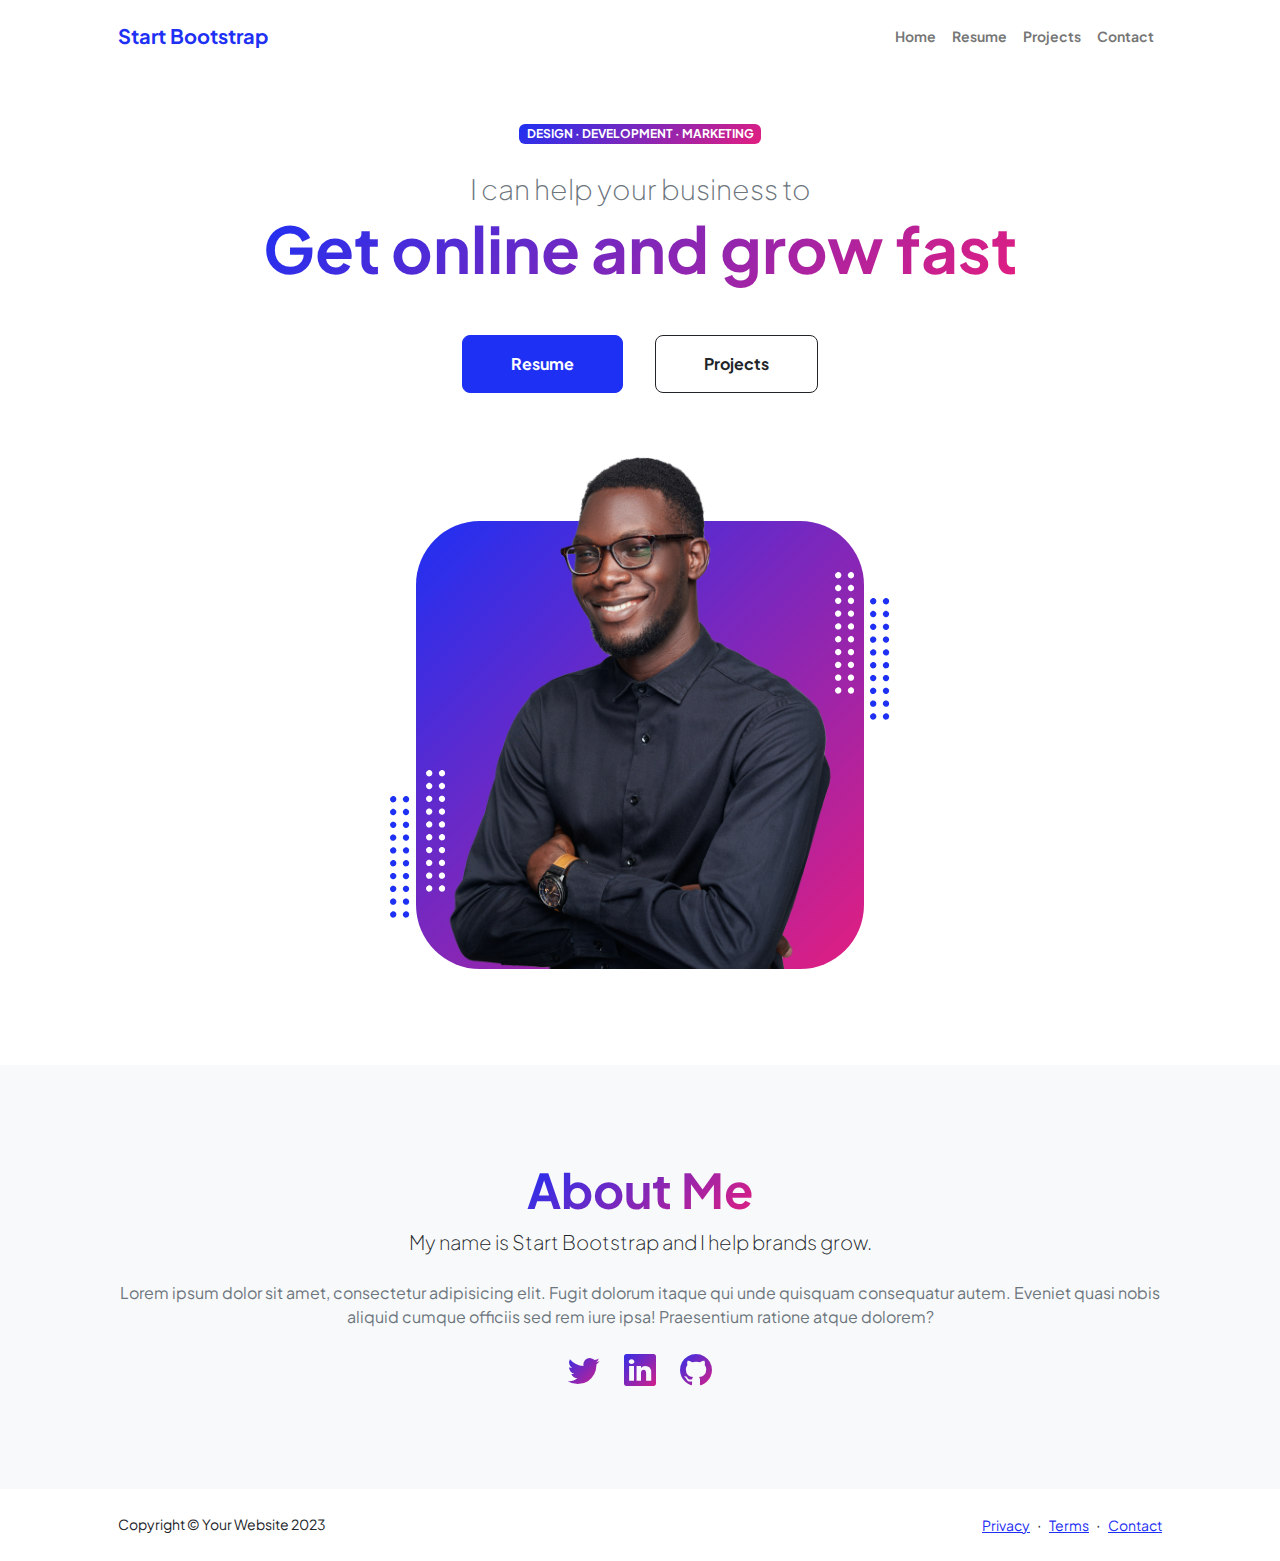
==== index.html @ 2b0c5d13 "added bootstrap" ====
<!DOCTYPE html>
<html lang="en">
    <head>
        <meta charset="utf-8" />
        <meta name="viewport" content="width=device-width, initial-scale=1, shrink-to-fit=no" />
        <meta name="description" content="" />
        <meta name="author" content="" />
        <title>Personal - Start Bootstrap Theme</title>
        <!-- Favicon-->
        <link rel="icon" type="image/x-icon" href="assets/favicon.ico" />
        <!-- Custom Google font-->
        <link rel="preconnect" href="https://fonts.googleapis.com" />
        <link rel="preconnect" href="https://fonts.gstatic.com" crossorigin />
        <link href="https://fonts.googleapis.com/css2?family=Plus+Jakarta+Sans:wght@100;200;300;400;500;600;700;800;900&amp;display=swap" rel="stylesheet" />
        <!-- Bootstrap icons-->
        <link href="https://cdn.jsdelivr.net/npm/bootstrap-icons@1.8.1/font/bootstrap-icons.css" rel="stylesheet" />
        <!-- Core theme CSS (includes Bootstrap)-->
        <link href="css/styles.css" rel="stylesheet" />
    </head>
    <body class="d-flex flex-column h-100">
        <main class="flex-shrink-0">
            <!-- Navigation-->
            <nav class="navbar navbar-expand-lg navbar-light bg-white py-3">
                <div class="container px-5">
                    <a class="navbar-brand" href="index.html"><span class="fw-bolder text-primary">Start Bootstrap</span></a>
                    <button class="navbar-toggler" type="button" data-bs-toggle="collapse" data-bs-target="#navbarSupportedContent" aria-controls="navbarSupportedContent" aria-expanded="false" aria-label="Toggle navigation"><span class="navbar-toggler-icon"></span></button>
                    <div class="collapse navbar-collapse" id="navbarSupportedContent">
                        <ul class="navbar-nav ms-auto mb-2 mb-lg-0 small fw-bolder">
                            <li class="nav-item"><a class="nav-link" href="index.html">Home</a></li>
                            <li class="nav-item"><a class="nav-link" href="resume.html">Resume</a></li>
                            <li class="nav-item"><a class="nav-link" href="projects.html">Projects</a></li>
                            <li class="nav-item"><a class="nav-link" href="contact.html">Contact</a></li>
                        </ul>
                    </div>
                </div>
            </nav>
            <!-- Header-->
            <header class="py-5">
                <div class="container px-5 pb-5">
                    <div class="row gx-5 align-items-center">
                        <div class="col-xxl-5">
                            <!-- Header text content-->
                            <div class="text-center text-xxl-start">
                                <div class="badge bg-gradient-primary-to-secondary text-white mb-4"><div class="text-uppercase">Design &middot; Development &middot; Marketing</div></div>
                                <div class="fs-3 fw-light text-muted">I can help your business to</div>
                                <h1 class="display-3 fw-bolder mb-5"><span class="text-gradient d-inline">Get online and grow fast</span></h1>
                                <div class="d-grid gap-3 d-sm-flex justify-content-sm-center justify-content-xxl-start mb-3">
                                    <a class="btn btn-primary btn-lg px-5 py-3 me-sm-3 fs-6 fw-bolder" href="resume.html">Resume</a>
                                    <a class="btn btn-outline-dark btn-lg px-5 py-3 fs-6 fw-bolder" href="projects.html">Projects</a>
                                </div>
                            </div>
                        </div>
                        <div class="col-xxl-7">
                            <!-- Header profile picture-->
                            <div class="d-flex justify-content-center mt-5 mt-xxl-0">
                                <div class="profile bg-gradient-primary-to-secondary">
                                    <!-- TIP: For best results, use a photo with a transparent background like the demo example below-->
                                    <!-- Watch a tutorial on how to do this on YouTube (link)-->
                                    <img class="profile-img" src="assets/profile.png" alt="..." />
                                    <div class="dots-1">
                                        <!-- SVG Dots-->
                                        <svg version="1.1" xmlns="http://www.w3.org/2000/svg" xmlns:xlink="http://www.w3.org/1999/xlink" x="0px" y="0px" viewBox="0 0 191.6 1215.4" style="enable-background: new 0 0 191.6 1215.4" xml:space="preserve">
                                            <g transform="translate(0.000000,1280.000000) scale(0.100000,-0.100000)">
                                                <path d="M227.7,12788.6c-105-35-200-141-222-248c-43-206,163-412,369-369c155,32,275,190,260,339c-11,105-90,213-190,262        C383.7,12801.6,289.7,12808.6,227.7,12788.6z"></path>
                                                <path d="M1507.7,12788.6c-151-50-253-216-222-362c25-119,136-230,254-255c194-41,395,142,375,339c-11,105-90,213-190,262        C1663.7,12801.6,1569.7,12808.6,1507.7,12788.6z"></path>
                                                <path d="M227.7,11508.6c-105-35-200-141-222-248c-43-206,163-412,369-369c155,32,275,190,260,339c-11,105-90,213-190,262        C383.7,11521.6,289.7,11528.6,227.7,11508.6z"></path>
                                                <path d="M1507.7,11508.6c-151-50-253-216-222-362c25-119,136-230,254-255c194-41,395,142,375,339c-11,105-90,213-190,262        C1663.7,11521.6,1569.7,11528.6,1507.7,11508.6z"></path>
                                                <path d="M227.7,10228.6c-105-35-200-141-222-248c-43-206,163-412,369-369c155,32,275,190,260,339c-11,105-90,213-190,262        C383.7,10241.6,289.7,10248.6,227.7,10228.6z"></path>
                                                <path d="M1507.7,10228.6c-105-35-200-141-222-248c-43-206,163-412,369-369c155,32,275,190,260,339c-11,105-90,213-190,262        C1663.7,10241.6,1569.7,10248.6,1507.7,10228.6z"></path>
                                                <path d="M227.7,8948.6c-105-35-200-141-222-248c-43-206,163-412,369-369c155,32,275,190,260,339c-11,105-90,213-190,262        C383.7,8961.6,289.7,8968.6,227.7,8948.6z"></path>
                                                <path d="M1507.7,8948.6c-105-35-200-141-222-248c-43-206,163-412,369-369c155,32,275,190,260,339c-11,105-90,213-190,262        C1663.7,8961.6,1569.7,8968.6,1507.7,8948.6z"></path>
                                                <path d="M227.7,7668.6c-105-35-200-141-222-248c-43-206,163-412,369-369c155,32,275,190,260,339c-11,105-90,213-190,262        C383.7,7681.6,289.7,7688.6,227.7,7668.6z"></path>
                                                <path d="M1507.7,7668.6c-105-35-200-141-222-248c-43-206,163-412,369-369c155,32,275,190,260,339c-11,105-90,213-190,262        C1663.7,7681.6,1569.7,7688.6,1507.7,7668.6z"></path>
                                                <path d="M227.7,6388.6c-105-35-200-141-222-248c-43-206,163-412,369-369c155,32,275,190,260,339c-11,105-90,213-190,262        C383.7,6401.6,289.7,6408.6,227.7,6388.6z"></path>
                                                <path d="M1507.7,6388.6c-105-35-200-141-222-248c-43-206,163-412,369-369c155,32,275,190,260,339c-11,105-90,213-190,262        C1663.7,6401.6,1569.7,6408.6,1507.7,6388.6z"></path>
                                                <path d="M227.7,5108.6c-105-35-200-141-222-248c-43-206,163-412,369-369c155,32,275,190,260,339c-11,105-90,213-190,262        C383.7,5121.6,289.7,5128.6,227.7,5108.6z"></path>
                                                <path d="M1507.7,5108.6c-105-35-200-141-222-248c-43-206,163-412,369-369c155,32,275,190,260,339c-11,105-90,213-190,262        C1663.7,5121.6,1569.7,5128.6,1507.7,5108.6z"></path>
                                                <path d="M227.7,3828.6c-105-35-200-141-222-248c-43-206,163-412,369-369c155,32,275,190,260,339c-11,105-90,213-190,262        C383.7,3841.6,289.7,3848.6,227.7,3828.6z"></path>
                                                <path d="M1507.7,3828.6c-105-35-200-141-222-248c-43-206,163-412,369-369c155,32,275,190,260,339c-11,105-90,213-190,262        C1663.7,3841.6,1569.7,3848.6,1507.7,3828.6z"></path>
                                                <path d="M227.7,2548.6c-105-35-200-141-222-248c-43-206,163-412,369-369c155,32,275,190,260,339c-11,105-90,213-190,262        C383.7,2561.6,289.7,2568.6,227.7,2548.6z"></path>
                                                <path d="M1507.7,2548.6c-105-35-200-141-222-248c-43-206,163-412,369-369c155,32,275,190,260,339c-11,105-90,213-190,262        C1663.7,2561.6,1569.7,2568.6,1507.7,2548.6z"></path>
                                                <path d="M227.7,1268.6c-105-35-200-141-222-248c-43-206,163-412,369-369c155,32,275,190,260,339c-11,105-90,213-190,262        C383.7,1281.6,289.7,1288.6,227.7,1268.6z"></path>
                                                <path d="M1507.7,1268.6c-105-35-200-141-222-248c-43-206,163-412,369-369c155,32,275,190,260,339c-11,105-90,213-190,262        C1663.7,1281.6,1569.7,1288.6,1507.7,1268.6z"></path>
                                            </g>
                                        </svg>
                                        <!-- END of SVG dots-->
                                    </div>
                                    <div class="dots-2">
                                        <!-- SVG Dots-->
                                        <svg version="1.1" xmlns="http://www.w3.org/2000/svg" xmlns:xlink="http://www.w3.org/1999/xlink" x="0px" y="0px" viewBox="0 0 191.6 1215.4" style="enable-background: new 0 0 191.6 1215.4" xml:space="preserve">
                                            <g transform="translate(0.000000,1280.000000) scale(0.100000,-0.100000)">
                                                <path d="M227.7,12788.6c-105-35-200-141-222-248c-43-206,163-412,369-369c155,32,275,190,260,339c-11,105-90,213-190,262        C383.7,12801.6,289.7,12808.6,227.7,12788.6z"></path>
                                                <path d="M1507.7,12788.6c-151-50-253-216-222-362c25-119,136-230,254-255c194-41,395,142,375,339c-11,105-90,213-190,262        C1663.7,12801.6,1569.7,12808.6,1507.7,12788.6z"></path>
                                                <path d="M227.7,11508.6c-105-35-200-141-222-248c-43-206,163-412,369-369c155,32,275,190,260,339c-11,105-90,213-190,262        C383.7,11521.6,289.7,11528.6,227.7,11508.6z"></path>
                                                <path d="M1507.7,11508.6c-151-50-253-216-222-362c25-119,136-230,254-255c194-41,395,142,375,339c-11,105-90,213-190,262        C1663.7,11521.6,1569.7,11528.6,1507.7,11508.6z"></path>
                                                <path d="M227.7,10228.6c-105-35-200-141-222-248c-43-206,163-412,369-369c155,32,275,190,260,339c-11,105-90,213-190,262        C383.7,10241.6,289.7,10248.6,227.7,10228.6z"></path>
                                                <path d="M1507.7,10228.6c-105-35-200-141-222-248c-43-206,163-412,369-369c155,32,275,190,260,339c-11,105-90,213-190,262        C1663.7,10241.6,1569.7,10248.6,1507.7,10228.6z"></path>
                                                <path d="M227.7,8948.6c-105-35-200-141-222-248c-43-206,163-412,369-369c155,32,275,190,260,339c-11,105-90,213-190,262        C383.7,8961.6,289.7,8968.6,227.7,8948.6z"></path>
                                                <path d="M1507.7,8948.6c-105-35-200-141-222-248c-43-206,163-412,369-369c155,32,275,190,260,339c-11,105-90,213-190,262        C1663.7,8961.6,1569.7,8968.6,1507.7,8948.6z"></path>
                                                <path d="M227.7,7668.6c-105-35-200-141-222-248c-43-206,163-412,369-369c155,32,275,190,260,339c-11,105-90,213-190,262        C383.7,7681.6,289.7,7688.6,227.7,7668.6z"></path>
                                                <path d="M1507.7,7668.6c-105-35-200-141-222-248c-43-206,163-412,369-369c155,32,275,190,260,339c-11,105-90,213-190,262        C1663.7,7681.6,1569.7,7688.6,1507.7,7668.6z"></path>
                                                <path d="M227.7,6388.6c-105-35-200-141-222-248c-43-206,163-412,369-369c155,32,275,190,260,339c-11,105-90,213-190,262        C383.7,6401.6,289.7,6408.6,227.7,6388.6z"></path>
                                                <path d="M1507.7,6388.6c-105-35-200-141-222-248c-43-206,163-412,369-369c155,32,275,190,260,339c-11,105-90,213-190,262        C1663.7,6401.6,1569.7,6408.6,1507.7,6388.6z"></path>
                                                <path d="M227.7,5108.6c-105-35-200-141-222-248c-43-206,163-412,369-369c155,32,275,190,260,339c-11,105-90,213-190,262        C383.7,5121.6,289.7,5128.6,227.7,5108.6z"></path>
                                                <path d="M1507.7,5108.6c-105-35-200-141-222-248c-43-206,163-412,369-369c155,32,275,190,260,339c-11,105-90,213-190,262        C1663.7,5121.6,1569.7,5128.6,1507.7,5108.6z"></path>
                                                <path d="M227.7,3828.6c-105-35-200-141-222-248c-43-206,163-412,369-369c155,32,275,190,260,339c-11,105-90,213-190,262        C383.7,3841.6,289.7,3848.6,227.7,3828.6z"></path>
                                                <path d="M1507.7,3828.6c-105-35-200-141-222-248c-43-206,163-412,369-369c155,32,275,190,260,339c-11,105-90,213-190,262        C1663.7,3841.6,1569.7,3848.6,1507.7,3828.6z"></path>
                                                <path d="M227.7,2548.6c-105-35-200-141-222-248c-43-206,163-412,369-369c155,32,275,190,260,339c-11,105-90,213-190,262        C383.7,2561.6,289.7,2568.6,227.7,2548.6z"></path>
                                                <path d="M1507.7,2548.6c-105-35-200-141-222-248c-43-206,163-412,369-369c155,32,275,190,260,339c-11,105-90,213-190,262        C1663.7,2561.6,1569.7,2568.6,1507.7,2548.6z"></path>
                                                <path d="M227.7,1268.6c-105-35-200-141-222-248c-43-206,163-412,369-369c155,32,275,190,260,339c-11,105-90,213-190,262        C383.7,1281.6,289.7,1288.6,227.7,1268.6z"></path>
                                                <path d="M1507.7,1268.6c-105-35-200-141-222-248c-43-206,163-412,369-369c155,32,275,190,260,339c-11,105-90,213-190,262        C1663.7,1281.6,1569.7,1288.6,1507.7,1268.6z"></path>
                                            </g>
                                        </svg>
                                        <!-- END of SVG dots-->
                                    </div>
                                    <div class="dots-3">
                                        <!-- SVG Dots-->
                                        <svg version="1.1" xmlns="http://www.w3.org/2000/svg" xmlns:xlink="http://www.w3.org/1999/xlink" x="0px" y="0px" viewBox="0 0 191.6 1215.4" style="enable-background: new 0 0 191.6 1215.4" xml:space="preserve">
                                            <g transform="translate(0.000000,1280.000000) scale(0.100000,-0.100000)">
                                                <path d="M227.7,12788.6c-105-35-200-141-222-248c-43-206,163-412,369-369c155,32,275,190,260,339c-11,105-90,213-190,262        C383.7,12801.6,289.7,12808.6,227.7,12788.6z"></path>
                                                <path d="M1507.7,12788.6c-151-50-253-216-222-362c25-119,136-230,254-255c194-41,395,142,375,339c-11,105-90,213-190,262        C1663.7,12801.6,1569.7,12808.6,1507.7,12788.6z"></path>
                                                <path d="M227.7,11508.6c-105-35-200-141-222-248c-43-206,163-412,369-369c155,32,275,190,260,339c-11,105-90,213-190,262        C383.7,11521.6,289.7,11528.6,227.7,11508.6z"></path>
                                                <path d="M1507.7,11508.6c-151-50-253-216-222-362c25-119,136-230,254-255c194-41,395,142,375,339c-11,105-90,213-190,262        C1663.7,11521.6,1569.7,11528.6,1507.7,11508.6z"></path>
                                                <path d="M227.7,10228.6c-105-35-200-141-222-248c-43-206,163-412,369-369c155,32,275,190,260,339c-11,105-90,213-190,262        C383.7,10241.6,289.7,10248.6,227.7,10228.6z"></path>
                                                <path d="M1507.7,10228.6c-105-35-200-141-222-248c-43-206,163-412,369-369c155,32,275,190,260,339c-11,105-90,213-190,262        C1663.7,10241.6,1569.7,10248.6,1507.7,10228.6z"></path>
                                                <path d="M227.7,8948.6c-105-35-200-141-222-248c-43-206,163-412,369-369c155,32,275,190,260,339c-11,105-90,213-190,262        C383.7,8961.6,289.7,8968.6,227.7,8948.6z"></path>
                                                <path d="M1507.7,8948.6c-105-35-200-141-222-248c-43-206,163-412,369-369c155,32,275,190,260,339c-11,105-90,213-190,262        C1663.7,8961.6,1569.7,8968.6,1507.7,8948.6z"></path>
                                                <path d="M227.7,7668.6c-105-35-200-141-222-248c-43-206,163-412,369-369c155,32,275,190,260,339c-11,105-90,213-190,262        C383.7,7681.6,289.7,7688.6,227.7,7668.6z"></path>
                                                <path d="M1507.7,7668.6c-105-35-200-141-222-248c-43-206,163-412,369-369c155,32,275,190,260,339c-11,105-90,213-190,262        C1663.7,7681.6,1569.7,7688.6,1507.7,7668.6z"></path>
                                                <path d="M227.7,6388.6c-105-35-200-141-222-248c-43-206,163-412,369-369c155,32,275,190,260,339c-11,105-90,213-190,262        C383.7,6401.6,289.7,6408.6,227.7,6388.6z"></path>
                                                <path d="M1507.7,6388.6c-105-35-200-141-222-248c-43-206,163-412,369-369c155,32,275,190,260,339c-11,105-90,213-190,262        C1663.7,6401.6,1569.7,6408.6,1507.7,6388.6z"></path>
                                                <path d="M227.7,5108.6c-105-35-200-141-222-248c-43-206,163-412,369-369c155,32,275,190,260,339c-11,105-90,213-190,262        C383.7,5121.6,289.7,5128.6,227.7,5108.6z"></path>
                                                <path d="M1507.7,5108.6c-105-35-200-141-222-248c-43-206,163-412,369-369c155,32,275,190,260,339c-11,105-90,213-190,262        C1663.7,5121.6,1569.7,5128.6,1507.7,5108.6z"></path>
                                                <path d="M227.7,3828.6c-105-35-200-141-222-248c-43-206,163-412,369-369c155,32,275,190,260,339c-11,105-90,213-190,262        C383.7,3841.6,289.7,3848.6,227.7,3828.6z"></path>
                                                <path d="M1507.7,3828.6c-105-35-200-141-222-248c-43-206,163-412,369-369c155,32,275,190,260,339c-11,105-90,213-190,262        C1663.7,3841.6,1569.7,3848.6,1507.7,3828.6z"></path>
                                                <path d="M227.7,2548.6c-105-35-200-141-222-248c-43-206,163-412,369-369c155,32,275,190,260,339c-11,105-90,213-190,262        C383.7,2561.6,289.7,2568.6,227.7,2548.6z"></path>
                                                <path d="M1507.7,2548.6c-105-35-200-141-222-248c-43-206,163-412,369-369c155,32,275,190,260,339c-11,105-90,213-190,262        C1663.7,2561.6,1569.7,2568.6,1507.7,2548.6z"></path>
                                                <path d="M227.7,1268.6c-105-35-200-141-222-248c-43-206,163-412,369-369c155,32,275,190,260,339c-11,105-90,213-190,262        C383.7,1281.6,289.7,1288.6,227.7,1268.6z"></path>
                                                <path d="M1507.7,1268.6c-105-35-200-141-222-248c-43-206,163-412,369-369c155,32,275,190,260,339c-11,105-90,213-190,262        C1663.7,1281.6,1569.7,1288.6,1507.7,1268.6z"></path>
                                            </g>
                                        </svg>
                                        <!-- END of SVG dots-->
                                    </div>
                                    <div class="dots-4">
                                        <!-- SVG Dots-->
                                        <svg version="1.1" xmlns="http://www.w3.org/2000/svg" xmlns:xlink="http://www.w3.org/1999/xlink" x="0px" y="0px" viewBox="0 0 191.6 1215.4" style="enable-background: new 0 0 191.6 1215.4" xml:space="preserve">
                                            <g transform="translate(0.000000,1280.000000) scale(0.100000,-0.100000)">
                                                <path d="M227.7,12788.6c-105-35-200-141-222-248c-43-206,163-412,369-369c155,32,275,190,260,339c-11,105-90,213-190,262        C383.7,12801.6,289.7,12808.6,227.7,12788.6z"></path>
                                                <path d="M1507.7,12788.6c-151-50-253-216-222-362c25-119,136-230,254-255c194-41,395,142,375,339c-11,105-90,213-190,262        C1663.7,12801.6,1569.7,12808.6,1507.7,12788.6z"></path>
                                                <path d="M227.7,11508.6c-105-35-200-141-222-248c-43-206,163-412,369-369c155,32,275,190,260,339c-11,105-90,213-190,262        C383.7,11521.6,289.7,11528.6,227.7,11508.6z"></path>
                                                <path d="M1507.7,11508.6c-151-50-253-216-222-362c25-119,136-230,254-255c194-41,395,142,375,339c-11,105-90,213-190,262        C1663.7,11521.6,1569.7,11528.6,1507.7,11508.6z"></path>
                                                <path d="M227.7,10228.6c-105-35-200-141-222-248c-43-206,163-412,369-369c155,32,275,190,260,339c-11,105-90,213-190,262        C383.7,10241.6,289.7,10248.6,227.7,10228.6z"></path>
                                                <path d="M1507.7,10228.6c-105-35-200-141-222-248c-43-206,163-412,369-369c155,32,275,190,260,339c-11,105-90,213-190,262        C1663.7,10241.6,1569.7,10248.6,1507.7,10228.6z"></path>
                                                <path d="M227.7,8948.6c-105-35-200-141-222-248c-43-206,163-412,369-369c155,32,275,190,260,339c-11,105-90,213-190,262        C383.7,8961.6,289.7,8968.6,227.7,8948.6z"></path>
                                                <path d="M1507.7,8948.6c-105-35-200-141-222-248c-43-206,163-412,369-369c155,32,275,190,260,339c-11,105-90,213-190,262        C1663.7,8961.6,1569.7,8968.6,1507.7,8948.6z"></path>
                                                <path d="M227.7,7668.6c-105-35-200-141-222-248c-43-206,163-412,369-369c155,32,275,190,260,339c-11,105-90,213-190,262        C383.7,7681.6,289.7,7688.6,227.7,7668.6z"></path>
                                                <path d="M1507.7,7668.6c-105-35-200-141-222-248c-43-206,163-412,369-369c155,32,275,190,260,339c-11,105-90,213-190,262        C1663.7,7681.6,1569.7,7688.6,1507.7,7668.6z"></path>
                                                <path d="M227.7,6388.6c-105-35-200-141-222-248c-43-206,163-412,369-369c155,32,275,190,260,339c-11,105-90,213-190,262        C383.7,6401.6,289.7,6408.6,227.7,6388.6z"></path>
                                                <path d="M1507.7,6388.6c-105-35-200-141-222-248c-43-206,163-412,369-369c155,32,275,190,260,339c-11,105-90,213-190,262        C1663.7,6401.6,1569.7,6408.6,1507.7,6388.6z"></path>
                                                <path d="M227.7,5108.6c-105-35-200-141-222-248c-43-206,163-412,369-369c155,32,275,190,260,339c-11,105-90,213-190,262        C383.7,5121.6,289.7,5128.6,227.7,5108.6z"></path>
                                                <path d="M1507.7,5108.6c-105-35-200-141-222-248c-43-206,163-412,369-369c155,32,275,190,260,339c-11,105-90,213-190,262        C1663.7,5121.6,1569.7,5128.6,1507.7,5108.6z"></path>
                                                <path d="M227.7,3828.6c-105-35-200-141-222-248c-43-206,163-412,369-369c155,32,275,190,260,339c-11,105-90,213-190,262        C383.7,3841.6,289.7,3848.6,227.7,3828.6z"></path>
                                                <path d="M1507.7,3828.6c-105-35-200-141-222-248c-43-206,163-412,369-369c155,32,275,190,260,339c-11,105-90,213-190,262        C1663.7,3841.6,1569.7,3848.6,1507.7,3828.6z"></path>
                                                <path d="M227.7,2548.6c-105-35-200-141-222-248c-43-206,163-412,369-369c155,32,275,190,260,339c-11,105-90,213-190,262        C383.7,2561.6,289.7,2568.6,227.7,2548.6z"></path>
                                                <path d="M1507.7,2548.6c-105-35-200-141-222-248c-43-206,163-412,369-369c155,32,275,190,260,339c-11,105-90,213-190,262        C1663.7,2561.6,1569.7,2568.6,1507.7,2548.6z"></path>
                                                <path d="M227.7,1268.6c-105-35-200-141-222-248c-43-206,163-412,369-369c155,32,275,190,260,339c-11,105-90,213-190,262        C383.7,1281.6,289.7,1288.6,227.7,1268.6z"></path>
                                                <path d="M1507.7,1268.6c-105-35-200-141-222-248c-43-206,163-412,369-369c155,32,275,190,260,339c-11,105-90,213-190,262        C1663.7,1281.6,1569.7,1288.6,1507.7,1268.6z"></path>
                                            </g>
                                        </svg>
                                        <!-- END of SVG dots-->
                                    </div>
                                </div>
                            </div>
                        </div>
                    </div>
                </div>
            </header>
            <!-- About Section-->
            <section class="bg-light py-5">
                <div class="container px-5">
                    <div class="row gx-5 justify-content-center">
                        <div class="col-xxl-8">
                            <div class="text-center my-5">
                                <h2 class="display-5 fw-bolder"><span class="text-gradient d-inline">About Me</span></h2>
                                <p class="lead fw-light mb-4">My name is Start Bootstrap and I help brands grow.</p>
                                <p class="text-muted">Lorem ipsum dolor sit amet, consectetur adipisicing elit. Fugit dolorum itaque qui unde quisquam consequatur autem. Eveniet quasi nobis aliquid cumque officiis sed rem iure ipsa! Praesentium ratione atque dolorem?</p>
                                <div class="d-flex justify-content-center fs-2 gap-4">
                                    <a class="text-gradient" href="#!"><i class="bi bi-twitter"></i></a>
                                    <a class="text-gradient" href="#!"><i class="bi bi-linkedin"></i></a>
                                    <a class="text-gradient" href="#!"><i class="bi bi-github"></i></a>
                                </div>
                            </div>
                        </div>
                    </div>
                </div>
            </section>
        </main>
        <!-- Footer-->
        <footer class="bg-white py-4 mt-auto">
            <div class="container px-5">
                <div class="row align-items-center justify-content-between flex-column flex-sm-row">
                    <div class="col-auto"><div class="small m-0">Copyright &copy; Your Website 2023</div></div>
                    <div class="col-auto">
                        <a class="small" href="#!">Privacy</a>
                        <span class="mx-1">&middot;</span>
                        <a class="small" href="#!">Terms</a>
                        <span class="mx-1">&middot;</span>
                        <a class="small" href="#!">Contact</a>
                    </div>
                </div>
            </div>
        </footer>
        <!-- Bootstrap core JS-->
        <script src="https://cdn.jsdelivr.net/npm/bootstrap@5.2.3/dist/js/bootstrap.bundle.min.js"></script>
        <!-- Core theme JS-->
        <script src="js/scripts.js"></script>
    </body>
</html>
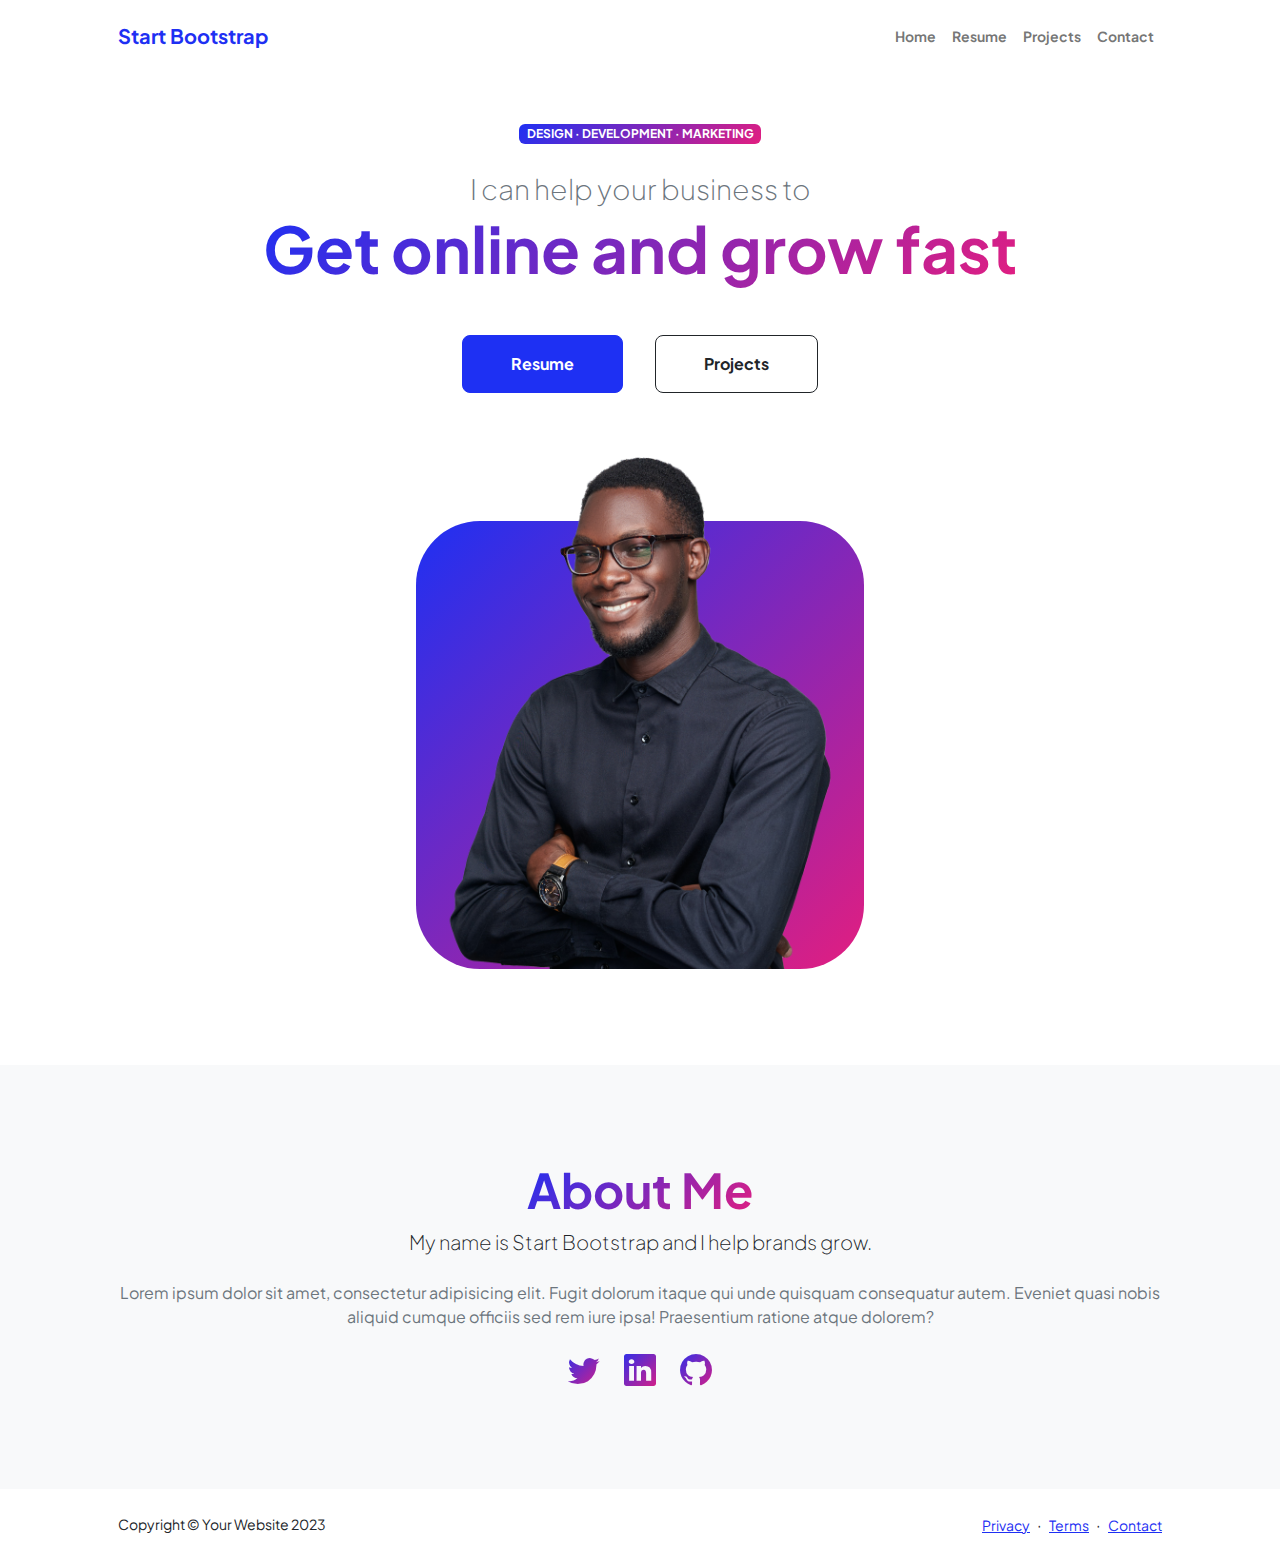
==== commit 22b1185a: "fixing template" ====
--- a/index.html
+++ b/index.html
@@ -57,118 +57,6 @@
                                     <!-- TIP: For best results, use a photo with a transparent background like the demo example below-->
                                     <!-- Watch a tutorial on how to do this on YouTube (link)-->
                                     <img class="profile-img" src="assets/profile.png" alt="..." />
-                                    <div class="dots-1">
-                                        <!-- SVG Dots-->
-                                        <svg version="1.1" xmlns="http://www.w3.org/2000/svg" xmlns:xlink="http://www.w3.org/1999/xlink" x="0px" y="0px" viewBox="0 0 191.6 1215.4" style="enable-background: new 0 0 191.6 1215.4" xml:space="preserve">
-                                            <g transform="translate(0.000000,1280.000000) scale(0.100000,-0.100000)">
-                                                <path d="M227.7,12788.6c-105-35-200-141-222-248c-43-206,163-412,369-369c155,32,275,190,260,339c-11,105-90,213-190,262        C383.7,12801.6,289.7,12808.6,227.7,12788.6z"></path>
-                                                <path d="M1507.7,12788.6c-151-50-253-216-222-362c25-119,136-230,254-255c194-41,395,142,375,339c-11,105-90,213-190,262        C1663.7,12801.6,1569.7,12808.6,1507.7,12788.6z"></path>
-                                                <path d="M227.7,11508.6c-105-35-200-141-222-248c-43-206,163-412,369-369c155,32,275,190,260,339c-11,105-90,213-190,262        C383.7,11521.6,289.7,11528.6,227.7,11508.6z"></path>
-                                                <path d="M1507.7,11508.6c-151-50-253-216-222-362c25-119,136-230,254-255c194-41,395,142,375,339c-11,105-90,213-190,262        C1663.7,11521.6,1569.7,11528.6,1507.7,11508.6z"></path>
-                                                <path d="M227.7,10228.6c-105-35-200-141-222-248c-43-206,163-412,369-369c155,32,275,190,260,339c-11,105-90,213-190,262        C383.7,10241.6,289.7,10248.6,227.7,10228.6z"></path>
-                                                <path d="M1507.7,10228.6c-105-35-200-141-222-248c-43-206,163-412,369-369c155,32,275,190,260,339c-11,105-90,213-190,262        C1663.7,10241.6,1569.7,10248.6,1507.7,10228.6z"></path>
-                                                <path d="M227.7,8948.6c-105-35-200-141-222-248c-43-206,163-412,369-369c155,32,275,190,260,339c-11,105-90,213-190,262        C383.7,8961.6,289.7,8968.6,227.7,8948.6z"></path>
-                                                <path d="M1507.7,8948.6c-105-35-200-141-222-248c-43-206,163-412,369-369c155,32,275,190,260,339c-11,105-90,213-190,262        C1663.7,8961.6,1569.7,8968.6,1507.7,8948.6z"></path>
-                                                <path d="M227.7,7668.6c-105-35-200-141-222-248c-43-206,163-412,369-369c155,32,275,190,260,339c-11,105-90,213-190,262        C383.7,7681.6,289.7,7688.6,227.7,7668.6z"></path>
-                                                <path d="M1507.7,7668.6c-105-35-200-141-222-248c-43-206,163-412,369-369c155,32,275,190,260,339c-11,105-90,213-190,262        C1663.7,7681.6,1569.7,7688.6,1507.7,7668.6z"></path>
-                                                <path d="M227.7,6388.6c-105-35-200-141-222-248c-43-206,163-412,369-369c155,32,275,190,260,339c-11,105-90,213-190,262        C383.7,6401.6,289.7,6408.6,227.7,6388.6z"></path>
-                                                <path d="M1507.7,6388.6c-105-35-200-141-222-248c-43-206,163-412,369-369c155,32,275,190,260,339c-11,105-90,213-190,262        C1663.7,6401.6,1569.7,6408.6,1507.7,6388.6z"></path>
-                                                <path d="M227.7,5108.6c-105-35-200-141-222-248c-43-206,163-412,369-369c155,32,275,190,260,339c-11,105-90,213-190,262        C383.7,5121.6,289.7,5128.6,227.7,5108.6z"></path>
-                                                <path d="M1507.7,5108.6c-105-35-200-141-222-248c-43-206,163-412,369-369c155,32,275,190,260,339c-11,105-90,213-190,262        C1663.7,5121.6,1569.7,5128.6,1507.7,5108.6z"></path>
-                                                <path d="M227.7,3828.6c-105-35-200-141-222-248c-43-206,163-412,369-369c155,32,275,190,260,339c-11,105-90,213-190,262        C383.7,3841.6,289.7,3848.6,227.7,3828.6z"></path>
-                                                <path d="M1507.7,3828.6c-105-35-200-141-222-248c-43-206,163-412,369-369c155,32,275,190,260,339c-11,105-90,213-190,262        C1663.7,3841.6,1569.7,3848.6,1507.7,3828.6z"></path>
-                                                <path d="M227.7,2548.6c-105-35-200-141-222-248c-43-206,163-412,369-369c155,32,275,190,260,339c-11,105-90,213-190,262        C383.7,2561.6,289.7,2568.6,227.7,2548.6z"></path>
-                                                <path d="M1507.7,2548.6c-105-35-200-141-222-248c-43-206,163-412,369-369c155,32,275,190,260,339c-11,105-90,213-190,262        C1663.7,2561.6,1569.7,2568.6,1507.7,2548.6z"></path>
-                                                <path d="M227.7,1268.6c-105-35-200-141-222-248c-43-206,163-412,369-369c155,32,275,190,260,339c-11,105-90,213-190,262        C383.7,1281.6,289.7,1288.6,227.7,1268.6z"></path>
-                                                <path d="M1507.7,1268.6c-105-35-200-141-222-248c-43-206,163-412,369-369c155,32,275,190,260,339c-11,105-90,213-190,262        C1663.7,1281.6,1569.7,1288.6,1507.7,1268.6z"></path>
-                                            </g>
-                                        </svg>
-                                        <!-- END of SVG dots-->
-                                    </div>
-                                    <div class="dots-2">
-                                        <!-- SVG Dots-->
-                                        <svg version="1.1" xmlns="http://www.w3.org/2000/svg" xmlns:xlink="http://www.w3.org/1999/xlink" x="0px" y="0px" viewBox="0 0 191.6 1215.4" style="enable-background: new 0 0 191.6 1215.4" xml:space="preserve">
-                                            <g transform="translate(0.000000,1280.000000) scale(0.100000,-0.100000)">
-                                                <path d="M227.7,12788.6c-105-35-200-141-222-248c-43-206,163-412,369-369c155,32,275,190,260,339c-11,105-90,213-190,262        C383.7,12801.6,289.7,12808.6,227.7,12788.6z"></path>
-                                                <path d="M1507.7,12788.6c-151-50-253-216-222-362c25-119,136-230,254-255c194-41,395,142,375,339c-11,105-90,213-190,262        C1663.7,12801.6,1569.7,12808.6,1507.7,12788.6z"></path>
-                                                <path d="M227.7,11508.6c-105-35-200-141-222-248c-43-206,163-412,369-369c155,32,275,190,260,339c-11,105-90,213-190,262        C383.7,11521.6,289.7,11528.6,227.7,11508.6z"></path>
-                                                <path d="M1507.7,11508.6c-151-50-253-216-222-362c25-119,136-230,254-255c194-41,395,142,375,339c-11,105-90,213-190,262        C1663.7,11521.6,1569.7,11528.6,1507.7,11508.6z"></path>
-                                                <path d="M227.7,10228.6c-105-35-200-141-222-248c-43-206,163-412,369-369c155,32,275,190,260,339c-11,105-90,213-190,262        C383.7,10241.6,289.7,10248.6,227.7,10228.6z"></path>
-                                                <path d="M1507.7,10228.6c-105-35-200-141-222-248c-43-206,163-412,369-369c155,32,275,190,260,339c-11,105-90,213-190,262        C1663.7,10241.6,1569.7,10248.6,1507.7,10228.6z"></path>
-                                                <path d="M227.7,8948.6c-105-35-200-141-222-248c-43-206,163-412,369-369c155,32,275,190,260,339c-11,105-90,213-190,262        C383.7,8961.6,289.7,8968.6,227.7,8948.6z"></path>
-                                                <path d="M1507.7,8948.6c-105-35-200-141-222-248c-43-206,163-412,369-369c155,32,275,190,260,339c-11,105-90,213-190,262        C1663.7,8961.6,1569.7,8968.6,1507.7,8948.6z"></path>
-                                                <path d="M227.7,7668.6c-105-35-200-141-222-248c-43-206,163-412,369-369c155,32,275,190,260,339c-11,105-90,213-190,262        C383.7,7681.6,289.7,7688.6,227.7,7668.6z"></path>
-                                                <path d="M1507.7,7668.6c-105-35-200-141-222-248c-43-206,163-412,369-369c155,32,275,190,260,339c-11,105-90,213-190,262        C1663.7,7681.6,1569.7,7688.6,1507.7,7668.6z"></path>
-                                                <path d="M227.7,6388.6c-105-35-200-141-222-248c-43-206,163-412,369-369c155,32,275,190,260,339c-11,105-90,213-190,262        C383.7,6401.6,289.7,6408.6,227.7,6388.6z"></path>
-                                                <path d="M1507.7,6388.6c-105-35-200-141-222-248c-43-206,163-412,369-369c155,32,275,190,260,339c-11,105-90,213-190,262        C1663.7,6401.6,1569.7,6408.6,1507.7,6388.6z"></path>
-                                                <path d="M227.7,5108.6c-105-35-200-141-222-248c-43-206,163-412,369-369c155,32,275,190,260,339c-11,105-90,213-190,262        C383.7,5121.6,289.7,5128.6,227.7,5108.6z"></path>
-                                                <path d="M1507.7,5108.6c-105-35-200-141-222-248c-43-206,163-412,369-369c155,32,275,190,260,339c-11,105-90,213-190,262        C1663.7,5121.6,1569.7,5128.6,1507.7,5108.6z"></path>
-                                                <path d="M227.7,3828.6c-105-35-200-141-222-248c-43-206,163-412,369-369c155,32,275,190,260,339c-11,105-90,213-190,262        C383.7,3841.6,289.7,3848.6,227.7,3828.6z"></path>
-                                                <path d="M1507.7,3828.6c-105-35-200-141-222-248c-43-206,163-412,369-369c155,32,275,190,260,339c-11,105-90,213-190,262        C1663.7,3841.6,1569.7,3848.6,1507.7,3828.6z"></path>
-                                                <path d="M227.7,2548.6c-105-35-200-141-222-248c-43-206,163-412,369-369c155,32,275,190,260,339c-11,105-90,213-190,262        C383.7,2561.6,289.7,2568.6,227.7,2548.6z"></path>
-                                                <path d="M1507.7,2548.6c-105-35-200-141-222-248c-43-206,163-412,369-369c155,32,275,190,260,339c-11,105-90,213-190,262        C1663.7,2561.6,1569.7,2568.6,1507.7,2548.6z"></path>
-                                                <path d="M227.7,1268.6c-105-35-200-141-222-248c-43-206,163-412,369-369c155,32,275,190,260,339c-11,105-90,213-190,262        C383.7,1281.6,289.7,1288.6,227.7,1268.6z"></path>
-                                                <path d="M1507.7,1268.6c-105-35-200-141-222-248c-43-206,163-412,369-369c155,32,275,190,260,339c-11,105-90,213-190,262        C1663.7,1281.6,1569.7,1288.6,1507.7,1268.6z"></path>
-                                            </g>
-                                        </svg>
-                                        <!-- END of SVG dots-->
-                                    </div>
-                                    <div class="dots-3">
-                                        <!-- SVG Dots-->
-                                        <svg version="1.1" xmlns="http://www.w3.org/2000/svg" xmlns:xlink="http://www.w3.org/1999/xlink" x="0px" y="0px" viewBox="0 0 191.6 1215.4" style="enable-background: new 0 0 191.6 1215.4" xml:space="preserve">
-                                            <g transform="translate(0.000000,1280.000000) scale(0.100000,-0.100000)">
-                                                <path d="M227.7,12788.6c-105-35-200-141-222-248c-43-206,163-412,369-369c155,32,275,190,260,339c-11,105-90,213-190,262        C383.7,12801.6,289.7,12808.6,227.7,12788.6z"></path>
-                                                <path d="M1507.7,12788.6c-151-50-253-216-222-362c25-119,136-230,254-255c194-41,395,142,375,339c-11,105-90,213-190,262        C1663.7,12801.6,1569.7,12808.6,1507.7,12788.6z"></path>
-                                                <path d="M227.7,11508.6c-105-35-200-141-222-248c-43-206,163-412,369-369c155,32,275,190,260,339c-11,105-90,213-190,262        C383.7,11521.6,289.7,11528.6,227.7,11508.6z"></path>
-                                                <path d="M1507.7,11508.6c-151-50-253-216-222-362c25-119,136-230,254-255c194-41,395,142,375,339c-11,105-90,213-190,262        C1663.7,11521.6,1569.7,11528.6,1507.7,11508.6z"></path>
-                                                <path d="M227.7,10228.6c-105-35-200-141-222-248c-43-206,163-412,369-369c155,32,275,190,260,339c-11,105-90,213-190,262        C383.7,10241.6,289.7,10248.6,227.7,10228.6z"></path>
-                                                <path d="M1507.7,10228.6c-105-35-200-141-222-248c-43-206,163-412,369-369c155,32,275,190,260,339c-11,105-90,213-190,262        C1663.7,10241.6,1569.7,10248.6,1507.7,10228.6z"></path>
-                                                <path d="M227.7,8948.6c-105-35-200-141-222-248c-43-206,163-412,369-369c155,32,275,190,260,339c-11,105-90,213-190,262        C383.7,8961.6,289.7,8968.6,227.7,8948.6z"></path>
-                                                <path d="M1507.7,8948.6c-105-35-200-141-222-248c-43-206,163-412,369-369c155,32,275,190,260,339c-11,105-90,213-190,262        C1663.7,8961.6,1569.7,8968.6,1507.7,8948.6z"></path>
-                                                <path d="M227.7,7668.6c-105-35-200-141-222-248c-43-206,163-412,369-369c155,32,275,190,260,339c-11,105-90,213-190,262        C383.7,7681.6,289.7,7688.6,227.7,7668.6z"></path>
-                                                <path d="M1507.7,7668.6c-105-35-200-141-222-248c-43-206,163-412,369-369c155,32,275,190,260,339c-11,105-90,213-190,262        C1663.7,7681.6,1569.7,7688.6,1507.7,7668.6z"></path>
-                                                <path d="M227.7,6388.6c-105-35-200-141-222-248c-43-206,163-412,369-369c155,32,275,190,260,339c-11,105-90,213-190,262        C383.7,6401.6,289.7,6408.6,227.7,6388.6z"></path>
-                                                <path d="M1507.7,6388.6c-105-35-200-141-222-248c-43-206,163-412,369-369c155,32,275,190,260,339c-11,105-90,213-190,262        C1663.7,6401.6,1569.7,6408.6,1507.7,6388.6z"></path>
-                                                <path d="M227.7,5108.6c-105-35-200-141-222-248c-43-206,163-412,369-369c155,32,275,190,260,339c-11,105-90,213-190,262        C383.7,5121.6,289.7,5128.6,227.7,5108.6z"></path>
-                                                <path d="M1507.7,5108.6c-105-35-200-141-222-248c-43-206,163-412,369-369c155,32,275,190,260,339c-11,105-90,213-190,262        C1663.7,5121.6,1569.7,5128.6,1507.7,5108.6z"></path>
-                                                <path d="M227.7,3828.6c-105-35-200-141-222-248c-43-206,163-412,369-369c155,32,275,190,260,339c-11,105-90,213-190,262        C383.7,3841.6,289.7,3848.6,227.7,3828.6z"></path>
-                                                <path d="M1507.7,3828.6c-105-35-200-141-222-248c-43-206,163-412,369-369c155,32,275,190,260,339c-11,105-90,213-190,262        C1663.7,3841.6,1569.7,3848.6,1507.7,3828.6z"></path>
-                                                <path d="M227.7,2548.6c-105-35-200-141-222-248c-43-206,163-412,369-369c155,32,275,190,260,339c-11,105-90,213-190,262        C383.7,2561.6,289.7,2568.6,227.7,2548.6z"></path>
-                                                <path d="M1507.7,2548.6c-105-35-200-141-222-248c-43-206,163-412,369-369c155,32,275,190,260,339c-11,105-90,213-190,262        C1663.7,2561.6,1569.7,2568.6,1507.7,2548.6z"></path>
-                                                <path d="M227.7,1268.6c-105-35-200-141-222-248c-43-206,163-412,369-369c155,32,275,190,260,339c-11,105-90,213-190,262        C383.7,1281.6,289.7,1288.6,227.7,1268.6z"></path>
-                                                <path d="M1507.7,1268.6c-105-35-200-141-222-248c-43-206,163-412,369-369c155,32,275,190,260,339c-11,105-90,213-190,262        C1663.7,1281.6,1569.7,1288.6,1507.7,1268.6z"></path>
-                                            </g>
-                                        </svg>
-                                        <!-- END of SVG dots-->
-                                    </div>
-                                    <div class="dots-4">
-                                        <!-- SVG Dots-->
-                                        <svg version="1.1" xmlns="http://www.w3.org/2000/svg" xmlns:xlink="http://www.w3.org/1999/xlink" x="0px" y="0px" viewBox="0 0 191.6 1215.4" style="enable-background: new 0 0 191.6 1215.4" xml:space="preserve">
-                                            <g transform="translate(0.000000,1280.000000) scale(0.100000,-0.100000)">
-                                                <path d="M227.7,12788.6c-105-35-200-141-222-248c-43-206,163-412,369-369c155,32,275,190,260,339c-11,105-90,213-190,262        C383.7,12801.6,289.7,12808.6,227.7,12788.6z"></path>
-                                                <path d="M1507.7,12788.6c-151-50-253-216-222-362c25-119,136-230,254-255c194-41,395,142,375,339c-11,105-90,213-190,262        C1663.7,12801.6,1569.7,12808.6,1507.7,12788.6z"></path>
-                                                <path d="M227.7,11508.6c-105-35-200-141-222-248c-43-206,163-412,369-369c155,32,275,190,260,339c-11,105-90,213-190,262        C383.7,11521.6,289.7,11528.6,227.7,11508.6z"></path>
-                                                <path d="M1507.7,11508.6c-151-50-253-216-222-362c25-119,136-230,254-255c194-41,395,142,375,339c-11,105-90,213-190,262        C1663.7,11521.6,1569.7,11528.6,1507.7,11508.6z"></path>
-                                                <path d="M227.7,10228.6c-105-35-200-141-222-248c-43-206,163-412,369-369c155,32,275,190,260,339c-11,105-90,213-190,262        C383.7,10241.6,289.7,10248.6,227.7,10228.6z"></path>
-                                                <path d="M1507.7,10228.6c-105-35-200-141-222-248c-43-206,163-412,369-369c155,32,275,190,260,339c-11,105-90,213-190,262        C1663.7,10241.6,1569.7,10248.6,1507.7,10228.6z"></path>
-                                                <path d="M227.7,8948.6c-105-35-200-141-222-248c-43-206,163-412,369-369c155,32,275,190,260,339c-11,105-90,213-190,262        C383.7,8961.6,289.7,8968.6,227.7,8948.6z"></path>
-                                                <path d="M1507.7,8948.6c-105-35-200-141-222-248c-43-206,163-412,369-369c155,32,275,190,260,339c-11,105-90,213-190,262        C1663.7,8961.6,1569.7,8968.6,1507.7,8948.6z"></path>
-                                                <path d="M227.7,7668.6c-105-35-200-141-222-248c-43-206,163-412,369-369c155,32,275,190,260,339c-11,105-90,213-190,262        C383.7,7681.6,289.7,7688.6,227.7,7668.6z"></path>
-                                                <path d="M1507.7,7668.6c-105-35-200-141-222-248c-43-206,163-412,369-369c155,32,275,190,260,339c-11,105-90,213-190,262        C1663.7,7681.6,1569.7,7688.6,1507.7,7668.6z"></path>
-                                                <path d="M227.7,6388.6c-105-35-200-141-222-248c-43-206,163-412,369-369c155,32,275,190,260,339c-11,105-90,213-190,262        C383.7,6401.6,289.7,6408.6,227.7,6388.6z"></path>
-                                                <path d="M1507.7,6388.6c-105-35-200-141-222-248c-43-206,163-412,369-369c155,32,275,190,260,339c-11,105-90,213-190,262        C1663.7,6401.6,1569.7,6408.6,1507.7,6388.6z"></path>
-                                                <path d="M227.7,5108.6c-105-35-200-141-222-248c-43-206,163-412,369-369c155,32,275,190,260,339c-11,105-90,213-190,262        C383.7,5121.6,289.7,5128.6,227.7,5108.6z"></path>
-                                                <path d="M1507.7,5108.6c-105-35-200-141-222-248c-43-206,163-412,369-369c155,32,275,190,260,339c-11,105-90,213-190,262        C1663.7,5121.6,1569.7,5128.6,1507.7,5108.6z"></path>
-                                                <path d="M227.7,3828.6c-105-35-200-141-222-248c-43-206,163-412,369-369c155,32,275,190,260,339c-11,105-90,213-190,262        C383.7,3841.6,289.7,3848.6,227.7,3828.6z"></path>
-                                                <path d="M1507.7,3828.6c-105-35-200-141-222-248c-43-206,163-412,369-369c155,32,275,190,260,339c-11,105-90,213-190,262        C1663.7,3841.6,1569.7,3848.6,1507.7,3828.6z"></path>
-                                                <path d="M227.7,2548.6c-105-35-200-141-222-248c-43-206,163-412,369-369c155,32,275,190,260,339c-11,105-90,213-190,262        C383.7,2561.6,289.7,2568.6,227.7,2548.6z"></path>
-                                                <path d="M1507.7,2548.6c-105-35-200-141-222-248c-43-206,163-412,369-369c155,32,275,190,260,339c-11,105-90,213-190,262        C1663.7,2561.6,1569.7,2568.6,1507.7,2548.6z"></path>
-                                                <path d="M227.7,1268.6c-105-35-200-141-222-248c-43-206,163-412,369-369c155,32,275,190,260,339c-11,105-90,213-190,262        C383.7,1281.6,289.7,1288.6,227.7,1268.6z"></path>
-                                                <path d="M1507.7,1268.6c-105-35-200-141-222-248c-43-206,163-412,369-369c155,32,275,190,260,339c-11,105-90,213-190,262        C1663.7,1281.6,1569.7,1288.6,1507.7,1268.6z"></path>
-                                            </g>
-                                        </svg>
-                                        <!-- END of SVG dots-->
-                                    </div>
                                 </div>
                             </div>
                         </div>
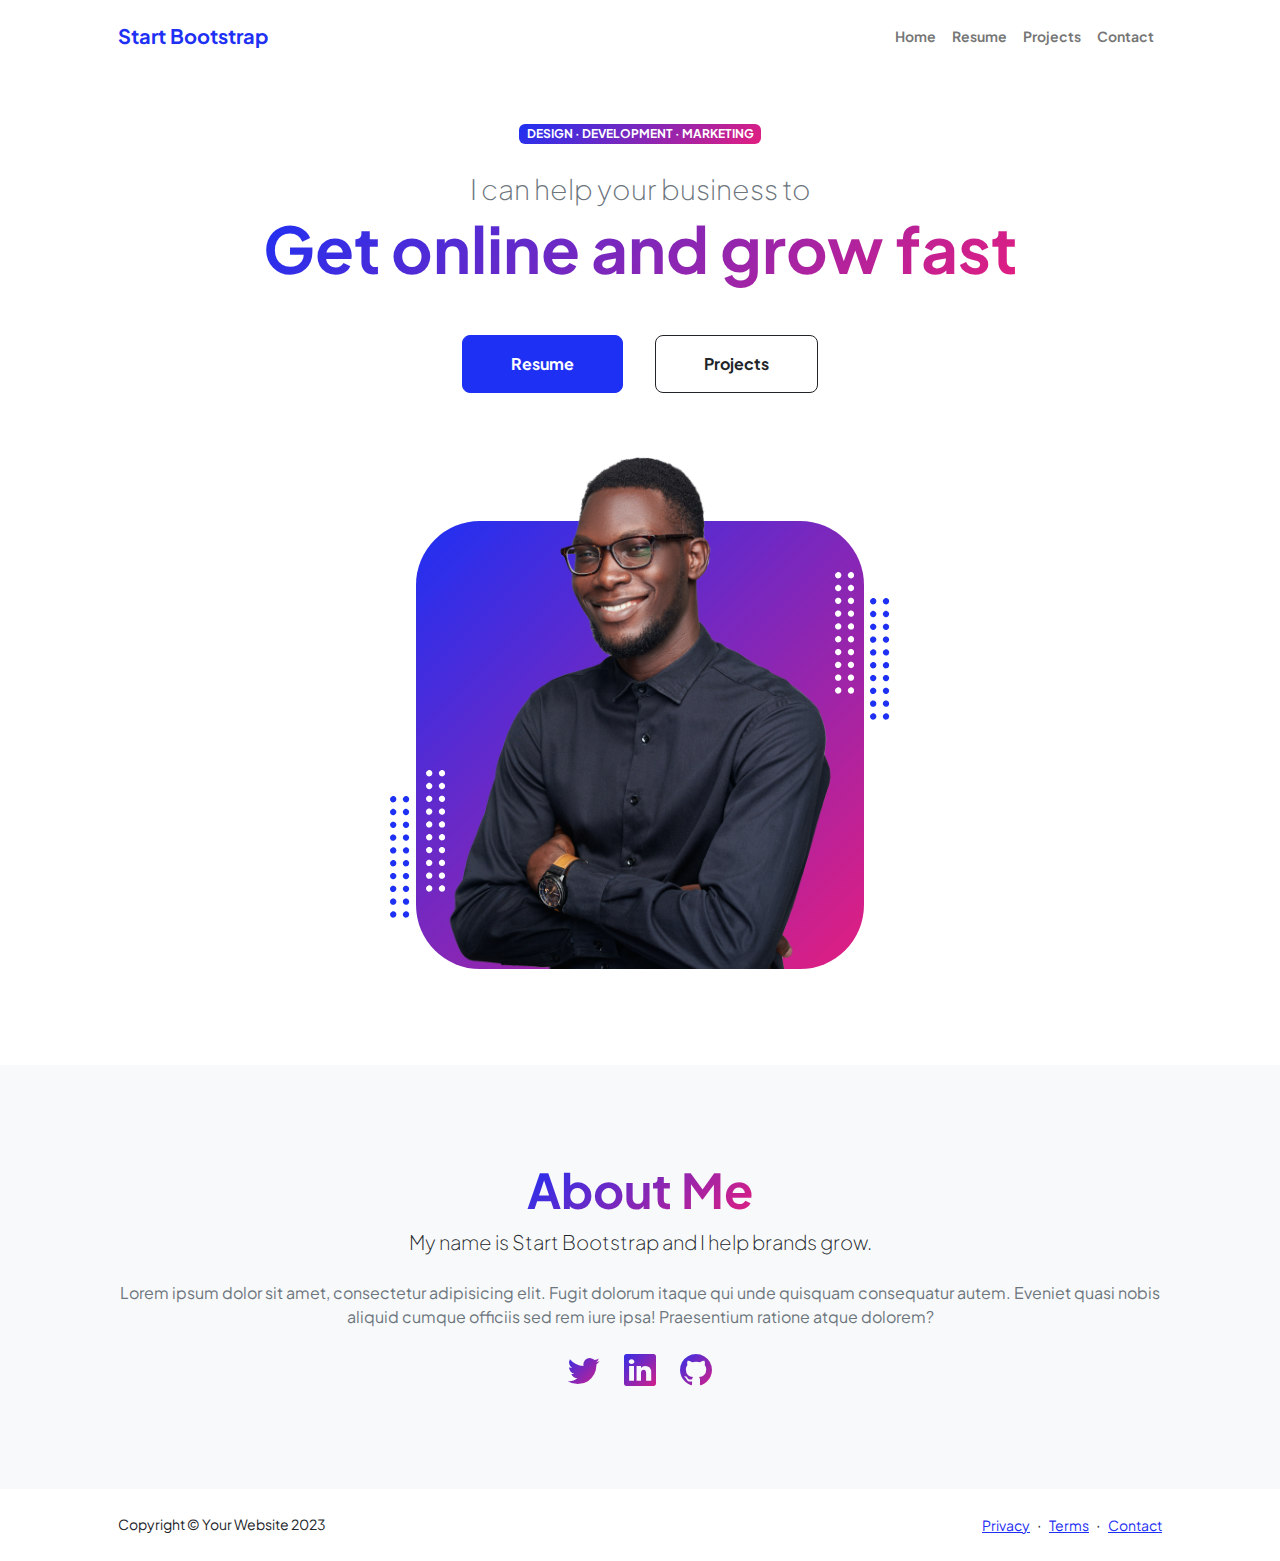
==== commit 417f6565: "testing profile" ====
--- a/index.html
+++ b/index.html
@@ -57,6 +57,118 @@
                                     <!-- TIP: For best results, use a photo with a transparent background like the demo example below-->
                                     <!-- Watch a tutorial on how to do this on YouTube (link)-->
                                     <img class="profile-img" src="assets/profile.png" alt="..." />
+                                    <div class="dots-1">
+                                        <!-- SVG Dots-->
+                                        <svg version="1.1" xmlns="http://www.w3.org/2000/svg" xmlns:xlink="http://www.w3.org/1999/xlink" x="0px" y="0px" viewBox="0 0 191.6 1215.4" style="enable-background: new 0 0 191.6 1215.4" xml:space="preserve">
+                                            <g transform="translate(0.000000,1280.000000) scale(0.100000,-0.100000)">
+                                                <path d="M227.7,12788.6c-105-35-200-141-222-248c-43-206,163-412,369-369c155,32,275,190,260,339c-11,105-90,213-190,262        C383.7,12801.6,289.7,12808.6,227.7,12788.6z"></path>
+                                                <path d="M1507.7,12788.6c-151-50-253-216-222-362c25-119,136-230,254-255c194-41,395,142,375,339c-11,105-90,213-190,262        C1663.7,12801.6,1569.7,12808.6,1507.7,12788.6z"></path>
+                                                <path d="M227.7,11508.6c-105-35-200-141-222-248c-43-206,163-412,369-369c155,32,275,190,260,339c-11,105-90,213-190,262        C383.7,11521.6,289.7,11528.6,227.7,11508.6z"></path>
+                                                <path d="M1507.7,11508.6c-151-50-253-216-222-362c25-119,136-230,254-255c194-41,395,142,375,339c-11,105-90,213-190,262        C1663.7,11521.6,1569.7,11528.6,1507.7,11508.6z"></path>
+                                                <path d="M227.7,10228.6c-105-35-200-141-222-248c-43-206,163-412,369-369c155,32,275,190,260,339c-11,105-90,213-190,262        C383.7,10241.6,289.7,10248.6,227.7,10228.6z"></path>
+                                                <path d="M1507.7,10228.6c-105-35-200-141-222-248c-43-206,163-412,369-369c155,32,275,190,260,339c-11,105-90,213-190,262        C1663.7,10241.6,1569.7,10248.6,1507.7,10228.6z"></path>
+                                                <path d="M227.7,8948.6c-105-35-200-141-222-248c-43-206,163-412,369-369c155,32,275,190,260,339c-11,105-90,213-190,262        C383.7,8961.6,289.7,8968.6,227.7,8948.6z"></path>
+                                                <path d="M1507.7,8948.6c-105-35-200-141-222-248c-43-206,163-412,369-369c155,32,275,190,260,339c-11,105-90,213-190,262        C1663.7,8961.6,1569.7,8968.6,1507.7,8948.6z"></path>
+                                                <path d="M227.7,7668.6c-105-35-200-141-222-248c-43-206,163-412,369-369c155,32,275,190,260,339c-11,105-90,213-190,262        C383.7,7681.6,289.7,7688.6,227.7,7668.6z"></path>
+                                                <path d="M1507.7,7668.6c-105-35-200-141-222-248c-43-206,163-412,369-369c155,32,275,190,260,339c-11,105-90,213-190,262        C1663.7,7681.6,1569.7,7688.6,1507.7,7668.6z"></path>
+                                                <path d="M227.7,6388.6c-105-35-200-141-222-248c-43-206,163-412,369-369c155,32,275,190,260,339c-11,105-90,213-190,262        C383.7,6401.6,289.7,6408.6,227.7,6388.6z"></path>
+                                                <path d="M1507.7,6388.6c-105-35-200-141-222-248c-43-206,163-412,369-369c155,32,275,190,260,339c-11,105-90,213-190,262        C1663.7,6401.6,1569.7,6408.6,1507.7,6388.6z"></path>
+                                                <path d="M227.7,5108.6c-105-35-200-141-222-248c-43-206,163-412,369-369c155,32,275,190,260,339c-11,105-90,213-190,262        C383.7,5121.6,289.7,5128.6,227.7,5108.6z"></path>
+                                                <path d="M1507.7,5108.6c-105-35-200-141-222-248c-43-206,163-412,369-369c155,32,275,190,260,339c-11,105-90,213-190,262        C1663.7,5121.6,1569.7,5128.6,1507.7,5108.6z"></path>
+                                                <path d="M227.7,3828.6c-105-35-200-141-222-248c-43-206,163-412,369-369c155,32,275,190,260,339c-11,105-90,213-190,262        C383.7,3841.6,289.7,3848.6,227.7,3828.6z"></path>
+                                                <path d="M1507.7,3828.6c-105-35-200-141-222-248c-43-206,163-412,369-369c155,32,275,190,260,339c-11,105-90,213-190,262        C1663.7,3841.6,1569.7,3848.6,1507.7,3828.6z"></path>
+                                                <path d="M227.7,2548.6c-105-35-200-141-222-248c-43-206,163-412,369-369c155,32,275,190,260,339c-11,105-90,213-190,262        C383.7,2561.6,289.7,2568.6,227.7,2548.6z"></path>
+                                                <path d="M1507.7,2548.6c-105-35-200-141-222-248c-43-206,163-412,369-369c155,32,275,190,260,339c-11,105-90,213-190,262        C1663.7,2561.6,1569.7,2568.6,1507.7,2548.6z"></path>
+                                                <path d="M227.7,1268.6c-105-35-200-141-222-248c-43-206,163-412,369-369c155,32,275,190,260,339c-11,105-90,213-190,262        C383.7,1281.6,289.7,1288.6,227.7,1268.6z"></path>
+                                                <path d="M1507.7,1268.6c-105-35-200-141-222-248c-43-206,163-412,369-369c155,32,275,190,260,339c-11,105-90,213-190,262        C1663.7,1281.6,1569.7,1288.6,1507.7,1268.6z"></path>
+                                            </g>
+                                        </svg>
+                                        <!-- END of SVG dots-->
+                                    </div>
+                                    <div class="dots-2">
+                                        <!-- SVG Dots-->
+                                        <svg version="1.1" xmlns="http://www.w3.org/2000/svg" xmlns:xlink="http://www.w3.org/1999/xlink" x="0px" y="0px" viewBox="0 0 191.6 1215.4" style="enable-background: new 0 0 191.6 1215.4" xml:space="preserve">
+                                            <g transform="translate(0.000000,1280.000000) scale(0.100000,-0.100000)">
+                                                <path d="M227.7,12788.6c-105-35-200-141-222-248c-43-206,163-412,369-369c155,32,275,190,260,339c-11,105-90,213-190,262        C383.7,12801.6,289.7,12808.6,227.7,12788.6z"></path>
+                                                <path d="M1507.7,12788.6c-151-50-253-216-222-362c25-119,136-230,254-255c194-41,395,142,375,339c-11,105-90,213-190,262        C1663.7,12801.6,1569.7,12808.6,1507.7,12788.6z"></path>
+                                                <path d="M227.7,11508.6c-105-35-200-141-222-248c-43-206,163-412,369-369c155,32,275,190,260,339c-11,105-90,213-190,262        C383.7,11521.6,289.7,11528.6,227.7,11508.6z"></path>
+                                                <path d="M1507.7,11508.6c-151-50-253-216-222-362c25-119,136-230,254-255c194-41,395,142,375,339c-11,105-90,213-190,262        C1663.7,11521.6,1569.7,11528.6,1507.7,11508.6z"></path>
+                                                <path d="M227.7,10228.6c-105-35-200-141-222-248c-43-206,163-412,369-369c155,32,275,190,260,339c-11,105-90,213-190,262        C383.7,10241.6,289.7,10248.6,227.7,10228.6z"></path>
+                                                <path d="M1507.7,10228.6c-105-35-200-141-222-248c-43-206,163-412,369-369c155,32,275,190,260,339c-11,105-90,213-190,262        C1663.7,10241.6,1569.7,10248.6,1507.7,10228.6z"></path>
+                                                <path d="M227.7,8948.6c-105-35-200-141-222-248c-43-206,163-412,369-369c155,32,275,190,260,339c-11,105-90,213-190,262        C383.7,8961.6,289.7,8968.6,227.7,8948.6z"></path>
+                                                <path d="M1507.7,8948.6c-105-35-200-141-222-248c-43-206,163-412,369-369c155,32,275,190,260,339c-11,105-90,213-190,262        C1663.7,8961.6,1569.7,8968.6,1507.7,8948.6z"></path>
+                                                <path d="M227.7,7668.6c-105-35-200-141-222-248c-43-206,163-412,369-369c155,32,275,190,260,339c-11,105-90,213-190,262        C383.7,7681.6,289.7,7688.6,227.7,7668.6z"></path>
+                                                <path d="M1507.7,7668.6c-105-35-200-141-222-248c-43-206,163-412,369-369c155,32,275,190,260,339c-11,105-90,213-190,262        C1663.7,7681.6,1569.7,7688.6,1507.7,7668.6z"></path>
+                                                <path d="M227.7,6388.6c-105-35-200-141-222-248c-43-206,163-412,369-369c155,32,275,190,260,339c-11,105-90,213-190,262        C383.7,6401.6,289.7,6408.6,227.7,6388.6z"></path>
+                                                <path d="M1507.7,6388.6c-105-35-200-141-222-248c-43-206,163-412,369-369c155,32,275,190,260,339c-11,105-90,213-190,262        C1663.7,6401.6,1569.7,6408.6,1507.7,6388.6z"></path>
+                                                <path d="M227.7,5108.6c-105-35-200-141-222-248c-43-206,163-412,369-369c155,32,275,190,260,339c-11,105-90,213-190,262        C383.7,5121.6,289.7,5128.6,227.7,5108.6z"></path>
+                                                <path d="M1507.7,5108.6c-105-35-200-141-222-248c-43-206,163-412,369-369c155,32,275,190,260,339c-11,105-90,213-190,262        C1663.7,5121.6,1569.7,5128.6,1507.7,5108.6z"></path>
+                                                <path d="M227.7,3828.6c-105-35-200-141-222-248c-43-206,163-412,369-369c155,32,275,190,260,339c-11,105-90,213-190,262        C383.7,3841.6,289.7,3848.6,227.7,3828.6z"></path>
+                                                <path d="M1507.7,3828.6c-105-35-200-141-222-248c-43-206,163-412,369-369c155,32,275,190,260,339c-11,105-90,213-190,262        C1663.7,3841.6,1569.7,3848.6,1507.7,3828.6z"></path>
+                                                <path d="M227.7,2548.6c-105-35-200-141-222-248c-43-206,163-412,369-369c155,32,275,190,260,339c-11,105-90,213-190,262        C383.7,2561.6,289.7,2568.6,227.7,2548.6z"></path>
+                                                <path d="M1507.7,2548.6c-105-35-200-141-222-248c-43-206,163-412,369-369c155,32,275,190,260,339c-11,105-90,213-190,262        C1663.7,2561.6,1569.7,2568.6,1507.7,2548.6z"></path>
+                                                <path d="M227.7,1268.6c-105-35-200-141-222-248c-43-206,163-412,369-369c155,32,275,190,260,339c-11,105-90,213-190,262        C383.7,1281.6,289.7,1288.6,227.7,1268.6z"></path>
+                                                <path d="M1507.7,1268.6c-105-35-200-141-222-248c-43-206,163-412,369-369c155,32,275,190,260,339c-11,105-90,213-190,262        C1663.7,1281.6,1569.7,1288.6,1507.7,1268.6z"></path>
+                                            </g>
+                                        </svg>
+                                        <!-- END of SVG dots-->
+                                    </div>
+                                    <div class="dots-3">
+                                        <!-- SVG Dots-->
+                                        <svg version="1.1" xmlns="http://www.w3.org/2000/svg" xmlns:xlink="http://www.w3.org/1999/xlink" x="0px" y="0px" viewBox="0 0 191.6 1215.4" style="enable-background: new 0 0 191.6 1215.4" xml:space="preserve">
+                                            <g transform="translate(0.000000,1280.000000) scale(0.100000,-0.100000)">
+                                                <path d="M227.7,12788.6c-105-35-200-141-222-248c-43-206,163-412,369-369c155,32,275,190,260,339c-11,105-90,213-190,262        C383.7,12801.6,289.7,12808.6,227.7,12788.6z"></path>
+                                                <path d="M1507.7,12788.6c-151-50-253-216-222-362c25-119,136-230,254-255c194-41,395,142,375,339c-11,105-90,213-190,262        C1663.7,12801.6,1569.7,12808.6,1507.7,12788.6z"></path>
+                                                <path d="M227.7,11508.6c-105-35-200-141-222-248c-43-206,163-412,369-369c155,32,275,190,260,339c-11,105-90,213-190,262        C383.7,11521.6,289.7,11528.6,227.7,11508.6z"></path>
+                                                <path d="M1507.7,11508.6c-151-50-253-216-222-362c25-119,136-230,254-255c194-41,395,142,375,339c-11,105-90,213-190,262        C1663.7,11521.6,1569.7,11528.6,1507.7,11508.6z"></path>
+                                                <path d="M227.7,10228.6c-105-35-200-141-222-248c-43-206,163-412,369-369c155,32,275,190,260,339c-11,105-90,213-190,262        C383.7,10241.6,289.7,10248.6,227.7,10228.6z"></path>
+                                                <path d="M1507.7,10228.6c-105-35-200-141-222-248c-43-206,163-412,369-369c155,32,275,190,260,339c-11,105-90,213-190,262        C1663.7,10241.6,1569.7,10248.6,1507.7,10228.6z"></path>
+                                                <path d="M227.7,8948.6c-105-35-200-141-222-248c-43-206,163-412,369-369c155,32,275,190,260,339c-11,105-90,213-190,262        C383.7,8961.6,289.7,8968.6,227.7,8948.6z"></path>
+                                                <path d="M1507.7,8948.6c-105-35-200-141-222-248c-43-206,163-412,369-369c155,32,275,190,260,339c-11,105-90,213-190,262        C1663.7,8961.6,1569.7,8968.6,1507.7,8948.6z"></path>
+                                                <path d="M227.7,7668.6c-105-35-200-141-222-248c-43-206,163-412,369-369c155,32,275,190,260,339c-11,105-90,213-190,262        C383.7,7681.6,289.7,7688.6,227.7,7668.6z"></path>
+                                                <path d="M1507.7,7668.6c-105-35-200-141-222-248c-43-206,163-412,369-369c155,32,275,190,260,339c-11,105-90,213-190,262        C1663.7,7681.6,1569.7,7688.6,1507.7,7668.6z"></path>
+                                                <path d="M227.7,6388.6c-105-35-200-141-222-248c-43-206,163-412,369-369c155,32,275,190,260,339c-11,105-90,213-190,262        C383.7,6401.6,289.7,6408.6,227.7,6388.6z"></path>
+                                                <path d="M1507.7,6388.6c-105-35-200-141-222-248c-43-206,163-412,369-369c155,32,275,190,260,339c-11,105-90,213-190,262        C1663.7,6401.6,1569.7,6408.6,1507.7,6388.6z"></path>
+                                                <path d="M227.7,5108.6c-105-35-200-141-222-248c-43-206,163-412,369-369c155,32,275,190,260,339c-11,105-90,213-190,262        C383.7,5121.6,289.7,5128.6,227.7,5108.6z"></path>
+                                                <path d="M1507.7,5108.6c-105-35-200-141-222-248c-43-206,163-412,369-369c155,32,275,190,260,339c-11,105-90,213-190,262        C1663.7,5121.6,1569.7,5128.6,1507.7,5108.6z"></path>
+                                                <path d="M227.7,3828.6c-105-35-200-141-222-248c-43-206,163-412,369-369c155,32,275,190,260,339c-11,105-90,213-190,262        C383.7,3841.6,289.7,3848.6,227.7,3828.6z"></path>
+                                                <path d="M1507.7,3828.6c-105-35-200-141-222-248c-43-206,163-412,369-369c155,32,275,190,260,339c-11,105-90,213-190,262        C1663.7,3841.6,1569.7,3848.6,1507.7,3828.6z"></path>
+                                                <path d="M227.7,2548.6c-105-35-200-141-222-248c-43-206,163-412,369-369c155,32,275,190,260,339c-11,105-90,213-190,262        C383.7,2561.6,289.7,2568.6,227.7,2548.6z"></path>
+                                                <path d="M1507.7,2548.6c-105-35-200-141-222-248c-43-206,163-412,369-369c155,32,275,190,260,339c-11,105-90,213-190,262        C1663.7,2561.6,1569.7,2568.6,1507.7,2548.6z"></path>
+                                                <path d="M227.7,1268.6c-105-35-200-141-222-248c-43-206,163-412,369-369c155,32,275,190,260,339c-11,105-90,213-190,262        C383.7,1281.6,289.7,1288.6,227.7,1268.6z"></path>
+                                                <path d="M1507.7,1268.6c-105-35-200-141-222-248c-43-206,163-412,369-369c155,32,275,190,260,339c-11,105-90,213-190,262        C1663.7,1281.6,1569.7,1288.6,1507.7,1268.6z"></path>
+                                            </g>
+                                        </svg>
+                                        <!-- END of SVG dots-->
+                                    </div>
+                                    <div class="dots-4">
+                                        <!-- SVG Dots-->
+                                        <svg version="1.1" xmlns="http://www.w3.org/2000/svg" xmlns:xlink="http://www.w3.org/1999/xlink" x="0px" y="0px" viewBox="0 0 191.6 1215.4" style="enable-background: new 0 0 191.6 1215.4" xml:space="preserve">
+                                            <g transform="translate(0.000000,1280.000000) scale(0.100000,-0.100000)">
+                                                <path d="M227.7,12788.6c-105-35-200-141-222-248c-43-206,163-412,369-369c155,32,275,190,260,339c-11,105-90,213-190,262        C383.7,12801.6,289.7,12808.6,227.7,12788.6z"></path>
+                                                <path d="M1507.7,12788.6c-151-50-253-216-222-362c25-119,136-230,254-255c194-41,395,142,375,339c-11,105-90,213-190,262        C1663.7,12801.6,1569.7,12808.6,1507.7,12788.6z"></path>
+                                                <path d="M227.7,11508.6c-105-35-200-141-222-248c-43-206,163-412,369-369c155,32,275,190,260,339c-11,105-90,213-190,262        C383.7,11521.6,289.7,11528.6,227.7,11508.6z"></path>
+                                                <path d="M1507.7,11508.6c-151-50-253-216-222-362c25-119,136-230,254-255c194-41,395,142,375,339c-11,105-90,213-190,262        C1663.7,11521.6,1569.7,11528.6,1507.7,11508.6z"></path>
+                                                <path d="M227.7,10228.6c-105-35-200-141-222-248c-43-206,163-412,369-369c155,32,275,190,260,339c-11,105-90,213-190,262        C383.7,10241.6,289.7,10248.6,227.7,10228.6z"></path>
+                                                <path d="M1507.7,10228.6c-105-35-200-141-222-248c-43-206,163-412,369-369c155,32,275,190,260,339c-11,105-90,213-190,262        C1663.7,10241.6,1569.7,10248.6,1507.7,10228.6z"></path>
+                                                <path d="M227.7,8948.6c-105-35-200-141-222-248c-43-206,163-412,369-369c155,32,275,190,260,339c-11,105-90,213-190,262        C383.7,8961.6,289.7,8968.6,227.7,8948.6z"></path>
+                                                <path d="M1507.7,8948.6c-105-35-200-141-222-248c-43-206,163-412,369-369c155,32,275,190,260,339c-11,105-90,213-190,262        C1663.7,8961.6,1569.7,8968.6,1507.7,8948.6z"></path>
+                                                <path d="M227.7,7668.6c-105-35-200-141-222-248c-43-206,163-412,369-369c155,32,275,190,260,339c-11,105-90,213-190,262        C383.7,7681.6,289.7,7688.6,227.7,7668.6z"></path>
+                                                <path d="M1507.7,7668.6c-105-35-200-141-222-248c-43-206,163-412,369-369c155,32,275,190,260,339c-11,105-90,213-190,262        C1663.7,7681.6,1569.7,7688.6,1507.7,7668.6z"></path>
+                                                <path d="M227.7,6388.6c-105-35-200-141-222-248c-43-206,163-412,369-369c155,32,275,190,260,339c-11,105-90,213-190,262        C383.7,6401.6,289.7,6408.6,227.7,6388.6z"></path>
+                                                <path d="M1507.7,6388.6c-105-35-200-141-222-248c-43-206,163-412,369-369c155,32,275,190,260,339c-11,105-90,213-190,262        C1663.7,6401.6,1569.7,6408.6,1507.7,6388.6z"></path>
+                                                <path d="M227.7,5108.6c-105-35-200-141-222-248c-43-206,163-412,369-369c155,32,275,190,260,339c-11,105-90,213-190,262        C383.7,5121.6,289.7,5128.6,227.7,5108.6z"></path>
+                                                <path d="M1507.7,5108.6c-105-35-200-141-222-248c-43-206,163-412,369-369c155,32,275,190,260,339c-11,105-90,213-190,262        C1663.7,5121.6,1569.7,5128.6,1507.7,5108.6z"></path>
+                                                <path d="M227.7,3828.6c-105-35-200-141-222-248c-43-206,163-412,369-369c155,32,275,190,260,339c-11,105-90,213-190,262        C383.7,3841.6,289.7,3848.6,227.7,3828.6z"></path>
+                                                <path d="M1507.7,3828.6c-105-35-200-141-222-248c-43-206,163-412,369-369c155,32,275,190,260,339c-11,105-90,213-190,262        C1663.7,3841.6,1569.7,3848.6,1507.7,3828.6z"></path>
+                                                <path d="M227.7,2548.6c-105-35-200-141-222-248c-43-206,163-412,369-369c155,32,275,190,260,339c-11,105-90,213-190,262        C383.7,2561.6,289.7,2568.6,227.7,2548.6z"></path>
+                                                <path d="M1507.7,2548.6c-105-35-200-141-222-248c-43-206,163-412,369-369c155,32,275,190,260,339c-11,105-90,213-190,262        C1663.7,2561.6,1569.7,2568.6,1507.7,2548.6z"></path>
+                                                <path d="M227.7,1268.6c-105-35-200-141-222-248c-43-206,163-412,369-369c155,32,275,190,260,339c-11,105-90,213-190,262        C383.7,1281.6,289.7,1288.6,227.7,1268.6z"></path>
+                                                <path d="M1507.7,1268.6c-105-35-200-141-222-248c-43-206,163-412,369-369c155,32,275,190,260,339c-11,105-90,213-190,262        C1663.7,1281.6,1569.7,1288.6,1507.7,1268.6z"></path>
+                                            </g>
+                                        </svg>
+                                        <!-- END of SVG dots-->
+                                    </div>
                                 </div>
                             </div>
                         </div>
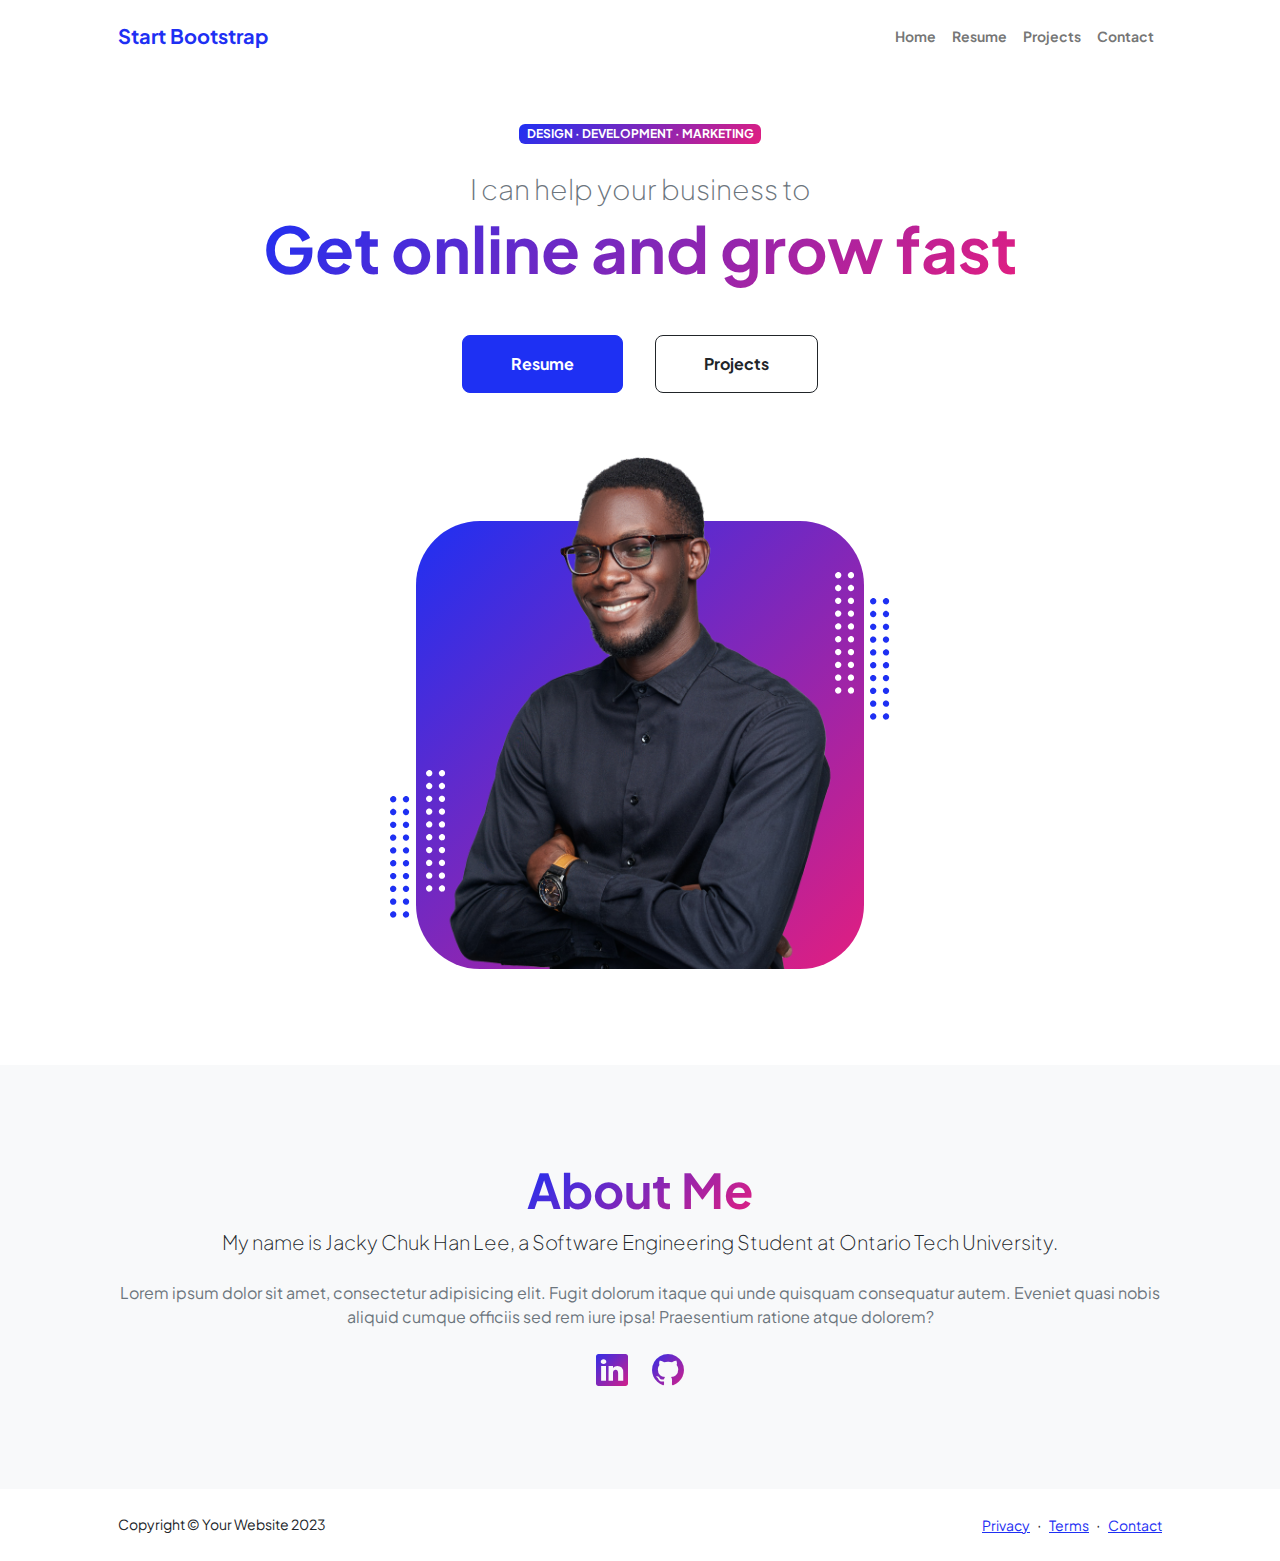
==== commit 67876f2d: "added links" ====
--- a/index.html
+++ b/index.html
@@ -182,12 +182,11 @@
                         <div class="col-xxl-8">
                             <div class="text-center my-5">
                                 <h2 class="display-5 fw-bolder"><span class="text-gradient d-inline">About Me</span></h2>
-                                <p class="lead fw-light mb-4">My name is Start Bootstrap and I help brands grow.</p>
+                                <p class="lead fw-light mb-4">My name is Jacky Chuk Han Lee, a Software Engineering Student at Ontario Tech University.</p>
                                 <p class="text-muted">Lorem ipsum dolor sit amet, consectetur adipisicing elit. Fugit dolorum itaque qui unde quisquam consequatur autem. Eveniet quasi nobis aliquid cumque officiis sed rem iure ipsa! Praesentium ratione atque dolorem?</p>
                                 <div class="d-flex justify-content-center fs-2 gap-4">
-                                    <a class="text-gradient" href="#!"><i class="bi bi-twitter"></i></a>
-                                    <a class="text-gradient" href="#!"><i class="bi bi-linkedin"></i></a>
-                                    <a class="text-gradient" href="#!"><i class="bi bi-github"></i></a>
+                                    <a class="text-gradient" href="https://linkedin.com/in/jacky-chuk-han-lee-9a9680233"><i class="bi bi-linkedin"></i></a>
+                                    <a class="text-gradient" href="https://github.com/Jacky-Lee113"><i class="bi bi-github"></i></a>
                                 </div>
                             </div>
                         </div>
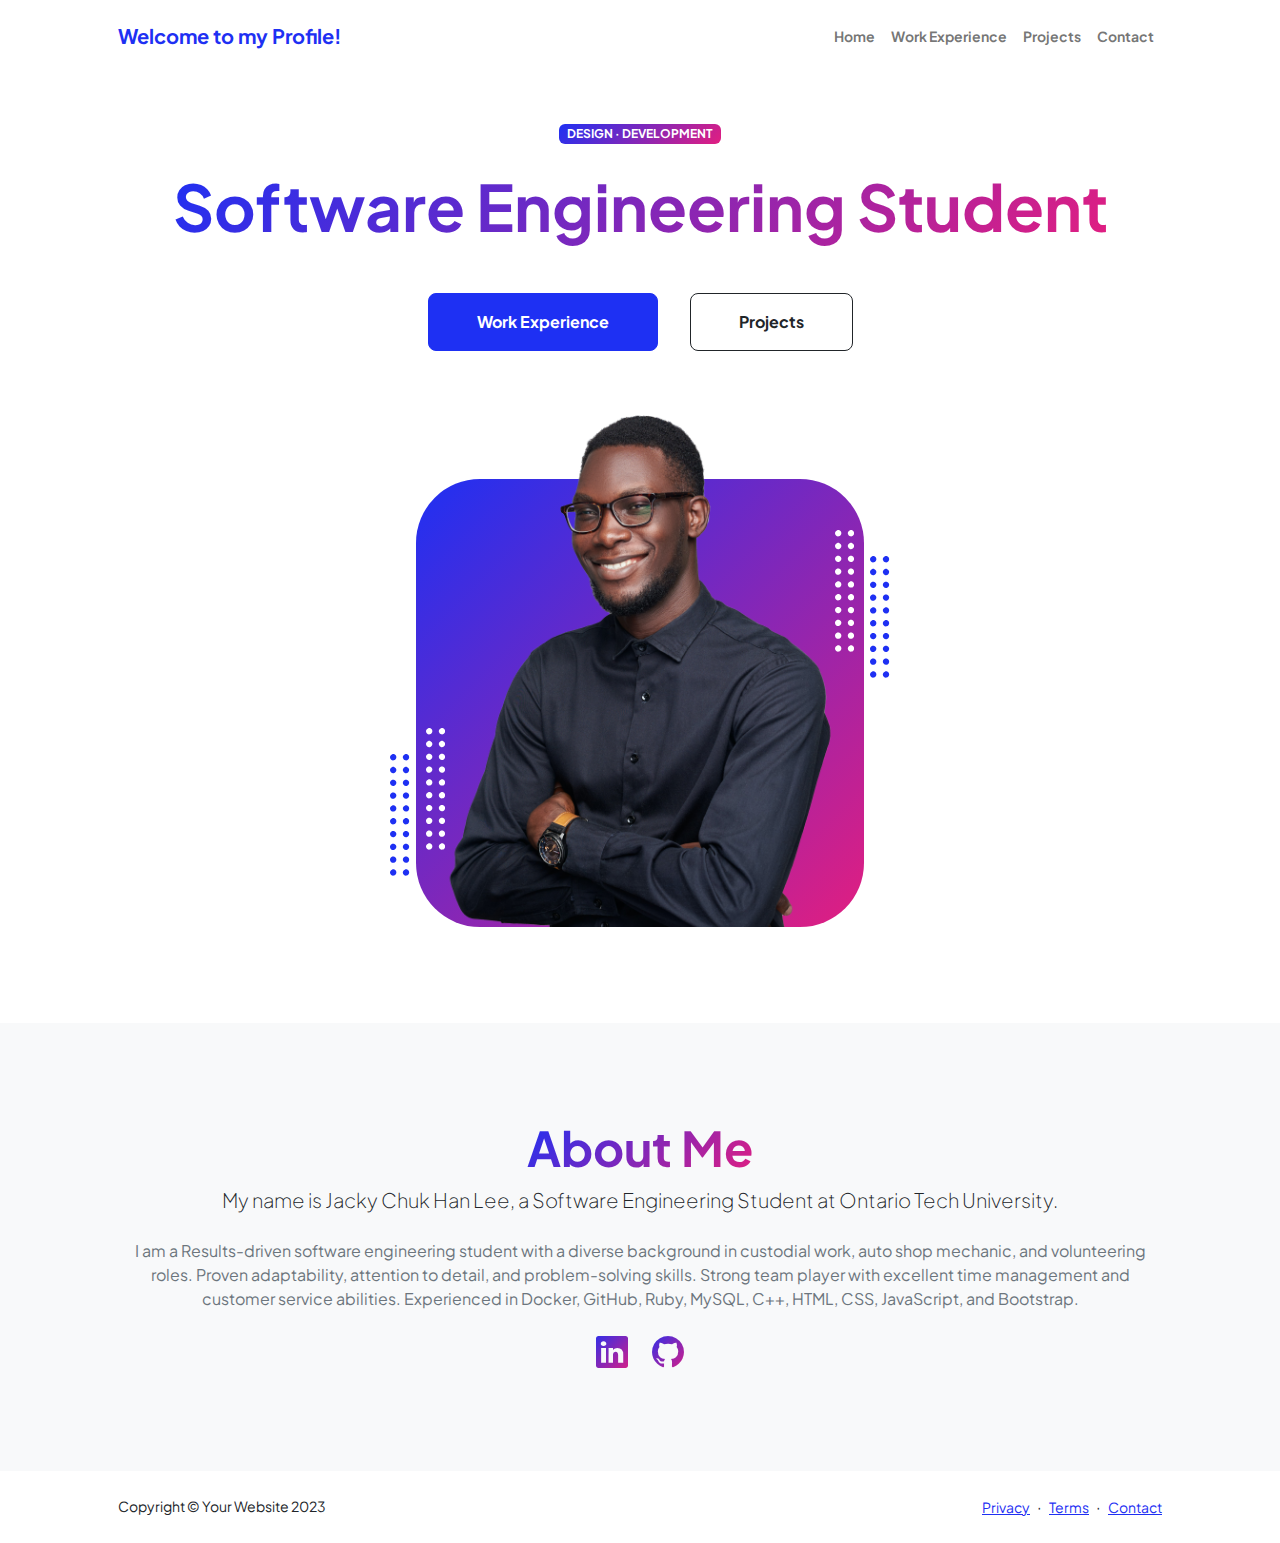
==== commit e96a5d69: "populated work experience" ====
--- a/index.html
+++ b/index.html
@@ -5,7 +5,7 @@
         <meta name="viewport" content="width=device-width, initial-scale=1, shrink-to-fit=no" />
         <meta name="description" content="" />
         <meta name="author" content="" />
-        <title>Personal - Start Bootstrap Theme</title>
+        <title>Digital resume</title>
         <!-- Favicon-->
         <link rel="icon" type="image/x-icon" href="assets/favicon.ico" />
         <!-- Custom Google font-->
@@ -22,12 +22,12 @@
             <!-- Navigation-->
             <nav class="navbar navbar-expand-lg navbar-light bg-white py-3">
                 <div class="container px-5">
-                    <a class="navbar-brand" href="index.html"><span class="fw-bolder text-primary">Start Bootstrap</span></a>
+                    <a class="navbar-brand" href="index.html"><span class="fw-bolder text-primary">Welcome to my Profile!</span></a>
                     <button class="navbar-toggler" type="button" data-bs-toggle="collapse" data-bs-target="#navbarSupportedContent" aria-controls="navbarSupportedContent" aria-expanded="false" aria-label="Toggle navigation"><span class="navbar-toggler-icon"></span></button>
                     <div class="collapse navbar-collapse" id="navbarSupportedContent">
                         <ul class="navbar-nav ms-auto mb-2 mb-lg-0 small fw-bolder">
                             <li class="nav-item"><a class="nav-link" href="index.html">Home</a></li>
-                            <li class="nav-item"><a class="nav-link" href="resume.html">Resume</a></li>
+                            <li class="nav-item"><a class="nav-link" href="resume.html">Work Experience</a></li>
                             <li class="nav-item"><a class="nav-link" href="projects.html">Projects</a></li>
                             <li class="nav-item"><a class="nav-link" href="contact.html">Contact</a></li>
                         </ul>
@@ -41,11 +41,10 @@
                         <div class="col-xxl-5">
                             <!-- Header text content-->
                             <div class="text-center text-xxl-start">
-                                <div class="badge bg-gradient-primary-to-secondary text-white mb-4"><div class="text-uppercase">Design &middot; Development &middot; Marketing</div></div>
-                                <div class="fs-3 fw-light text-muted">I can help your business to</div>
-                                <h1 class="display-3 fw-bolder mb-5"><span class="text-gradient d-inline">Get online and grow fast</span></h1>
+                                <div class="badge bg-gradient-primary-to-secondary text-white mb-4"><div class="text-uppercase">Design &middot; Development </div></div>
+                                <h1 class="display-3 fw-bolder mb-5"><span class="text-gradient d-inline">Software Engineering Student</span></h1>
                                 <div class="d-grid gap-3 d-sm-flex justify-content-sm-center justify-content-xxl-start mb-3">
-                                    <a class="btn btn-primary btn-lg px-5 py-3 me-sm-3 fs-6 fw-bolder" href="resume.html">Resume</a>
+                                    <a class="btn btn-primary btn-lg px-5 py-3 me-sm-3 fs-6 fw-bolder" href="resume.html">Work Experience</a>
                                     <a class="btn btn-outline-dark btn-lg px-5 py-3 fs-6 fw-bolder" href="projects.html">Projects</a>
                                 </div>
                             </div>
@@ -183,7 +182,7 @@
                             <div class="text-center my-5">
                                 <h2 class="display-5 fw-bolder"><span class="text-gradient d-inline">About Me</span></h2>
                                 <p class="lead fw-light mb-4">My name is Jacky Chuk Han Lee, a Software Engineering Student at Ontario Tech University.</p>
-                                <p class="text-muted">Lorem ipsum dolor sit amet, consectetur adipisicing elit. Fugit dolorum itaque qui unde quisquam consequatur autem. Eveniet quasi nobis aliquid cumque officiis sed rem iure ipsa! Praesentium ratione atque dolorem?</p>
+                                <p class="text-muted">I am a Results-driven software engineering student with a diverse background in custodial work, auto shop mechanic, and volunteering roles. Proven adaptability, attention to detail, and problem-solving skills. Strong team player with excellent time management and customer service abilities. Experienced in Docker, GitHub, Ruby, MySQL, C++, HTML, CSS, JavaScript, and Bootstrap. </p>
                                 <div class="d-flex justify-content-center fs-2 gap-4">
                                     <a class="text-gradient" href="https://linkedin.com/in/jacky-chuk-han-lee-9a9680233"><i class="bi bi-linkedin"></i></a>
                                     <a class="text-gradient" href="https://github.com/Jacky-Lee113"><i class="bi bi-github"></i></a>
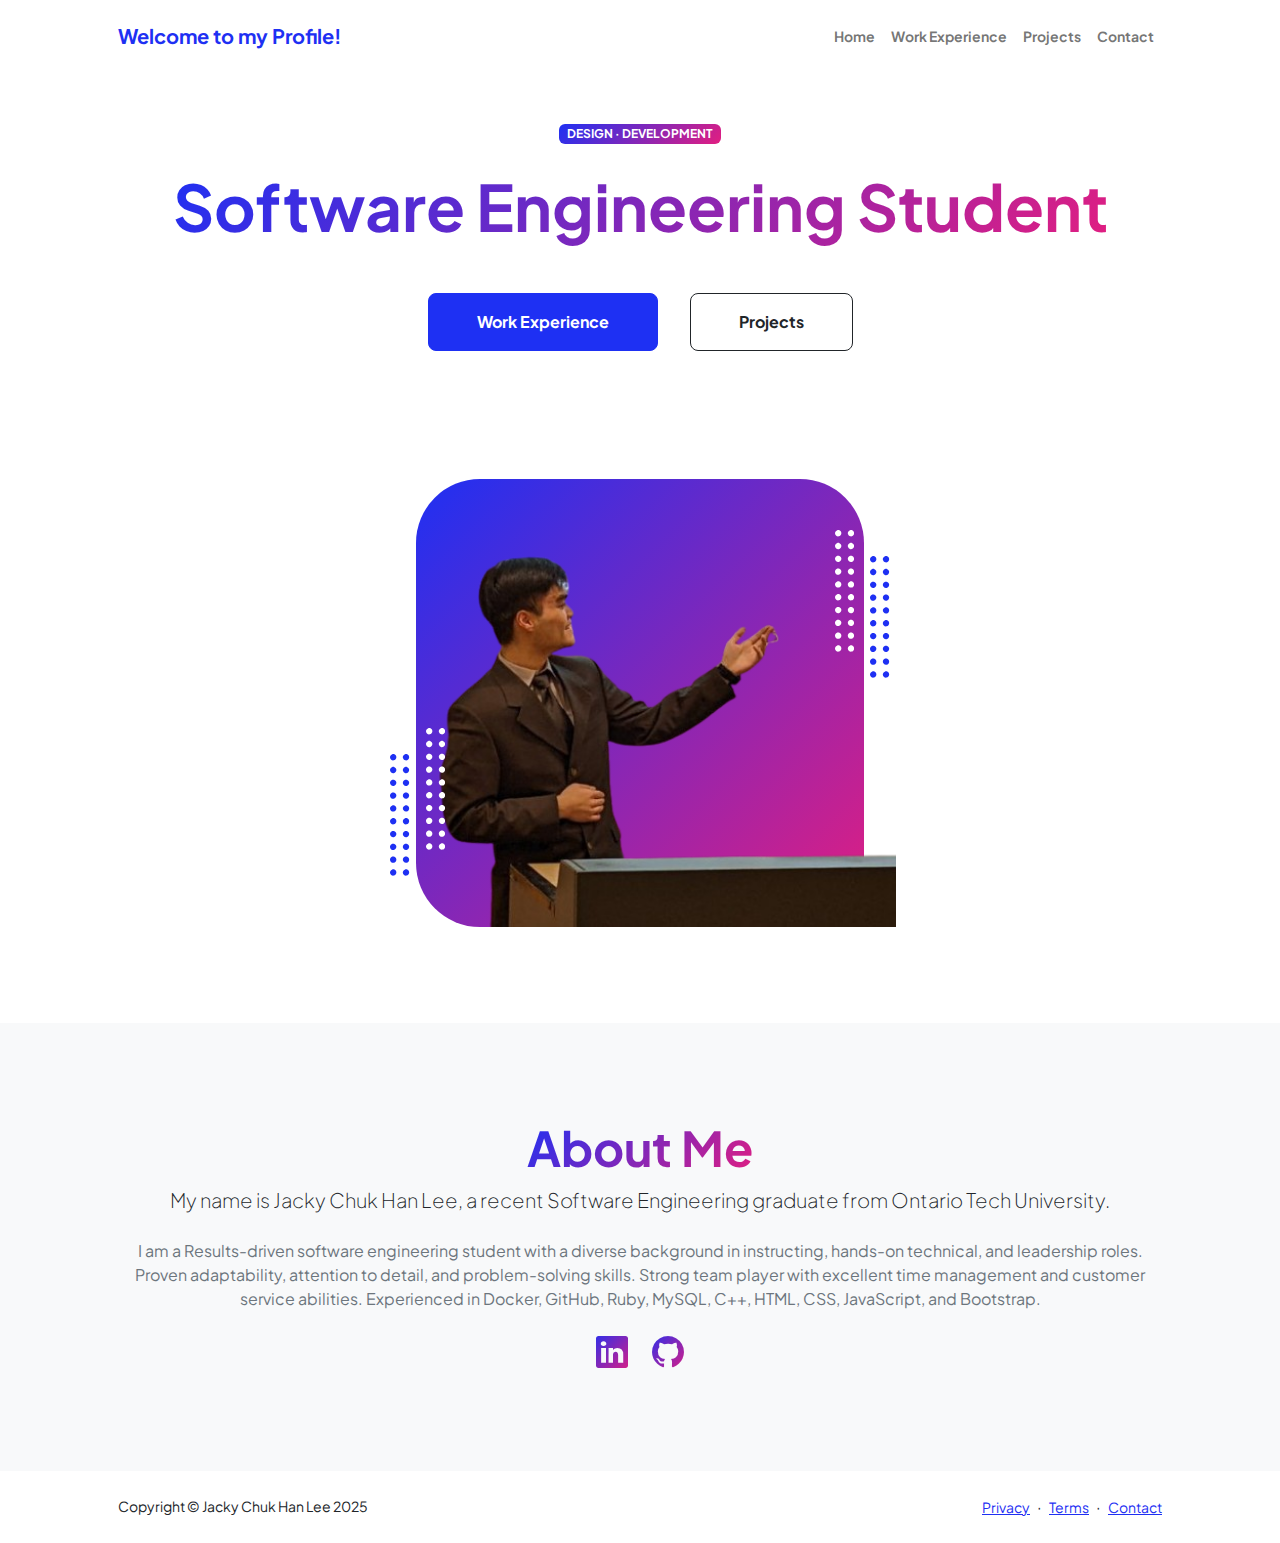
==== commit 82661720: "Update index.html" ====
--- a/index.html
+++ b/index.html
@@ -181,8 +181,8 @@
                         <div class="col-xxl-8">
                             <div class="text-center my-5">
                                 <h2 class="display-5 fw-bolder"><span class="text-gradient d-inline">About Me</span></h2>
-                                <p class="lead fw-light mb-4">My name is Jacky Chuk Han Lee, a Software Engineering Student at Ontario Tech University.</p>
-                                <p class="text-muted">I am a Results-driven software engineering student with a diverse background in custodial work, auto shop mechanic, and volunteering roles. Proven adaptability, attention to detail, and problem-solving skills. Strong team player with excellent time management and customer service abilities. Experienced in Docker, GitHub, Ruby, MySQL, C++, HTML, CSS, JavaScript, and Bootstrap. </p>
+                                <p class="lead fw-light mb-4">My name is Jacky Chuk Han Lee, a recent Software Engineering graduate from Ontario Tech University.</p>
+                                <p class="text-muted">I am a Results-driven software engineering student with a diverse background in instructing, hands-on technical, and leadership roles. Proven adaptability, attention to detail, and problem-solving skills. Strong team player with excellent time management and customer service abilities. Experienced in Docker, GitHub, Ruby, MySQL, C++, HTML, CSS, JavaScript, and Bootstrap. </p>
                                 <div class="d-flex justify-content-center fs-2 gap-4">
                                     <a class="text-gradient" href="https://linkedin.com/in/jacky-chuk-han-lee-9a9680233"><i class="bi bi-linkedin"></i></a>
                                     <a class="text-gradient" href="https://github.com/Jacky-Lee113"><i class="bi bi-github"></i></a>
@@ -197,7 +197,7 @@
         <footer class="bg-white py-4 mt-auto">
             <div class="container px-5">
                 <div class="row align-items-center justify-content-between flex-column flex-sm-row">
-                    <div class="col-auto"><div class="small m-0">Copyright &copy; Your Website 2023</div></div>
+                    <div class="col-auto"><div class="small m-0">Copyright &copy; Jacky Chuk Han Lee 2025</div></div>
                     <div class="col-auto">
                         <a class="small" href="#!">Privacy</a>
                         <span class="mx-1">&middot;</span>
